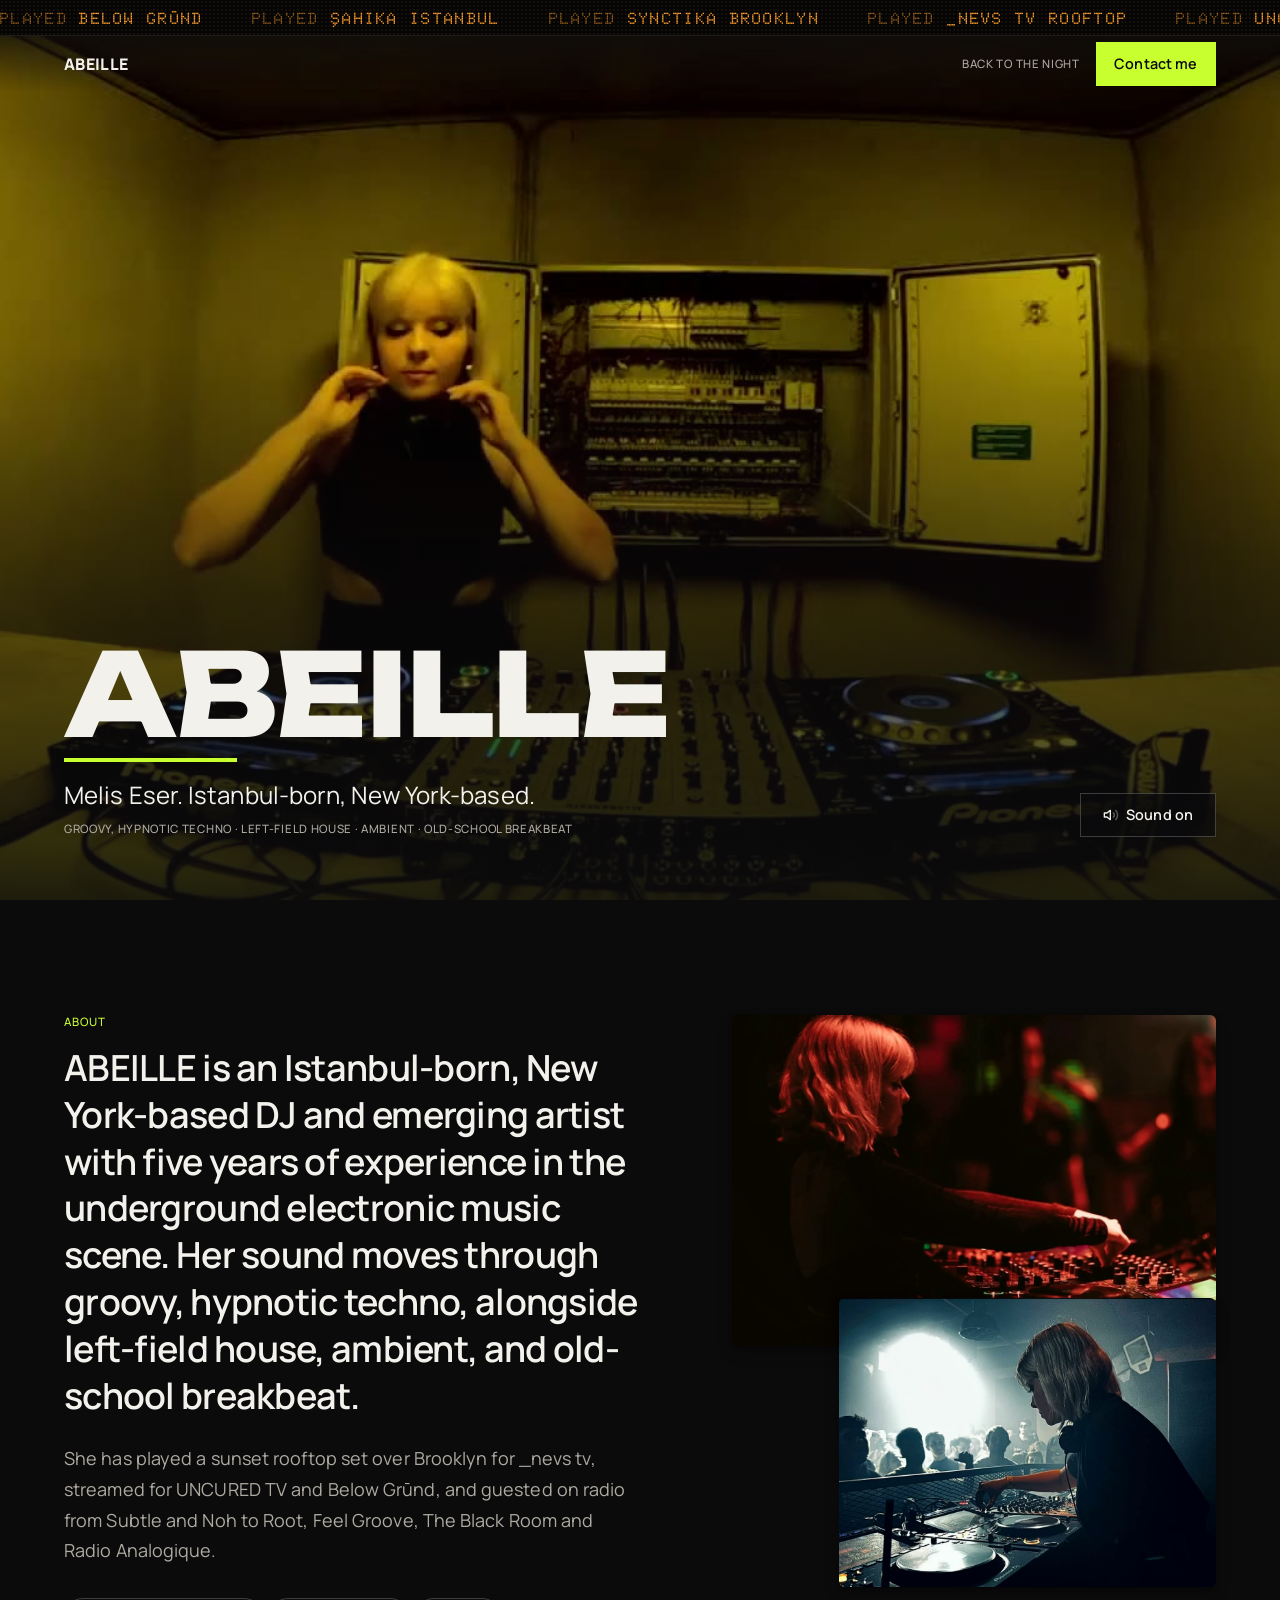
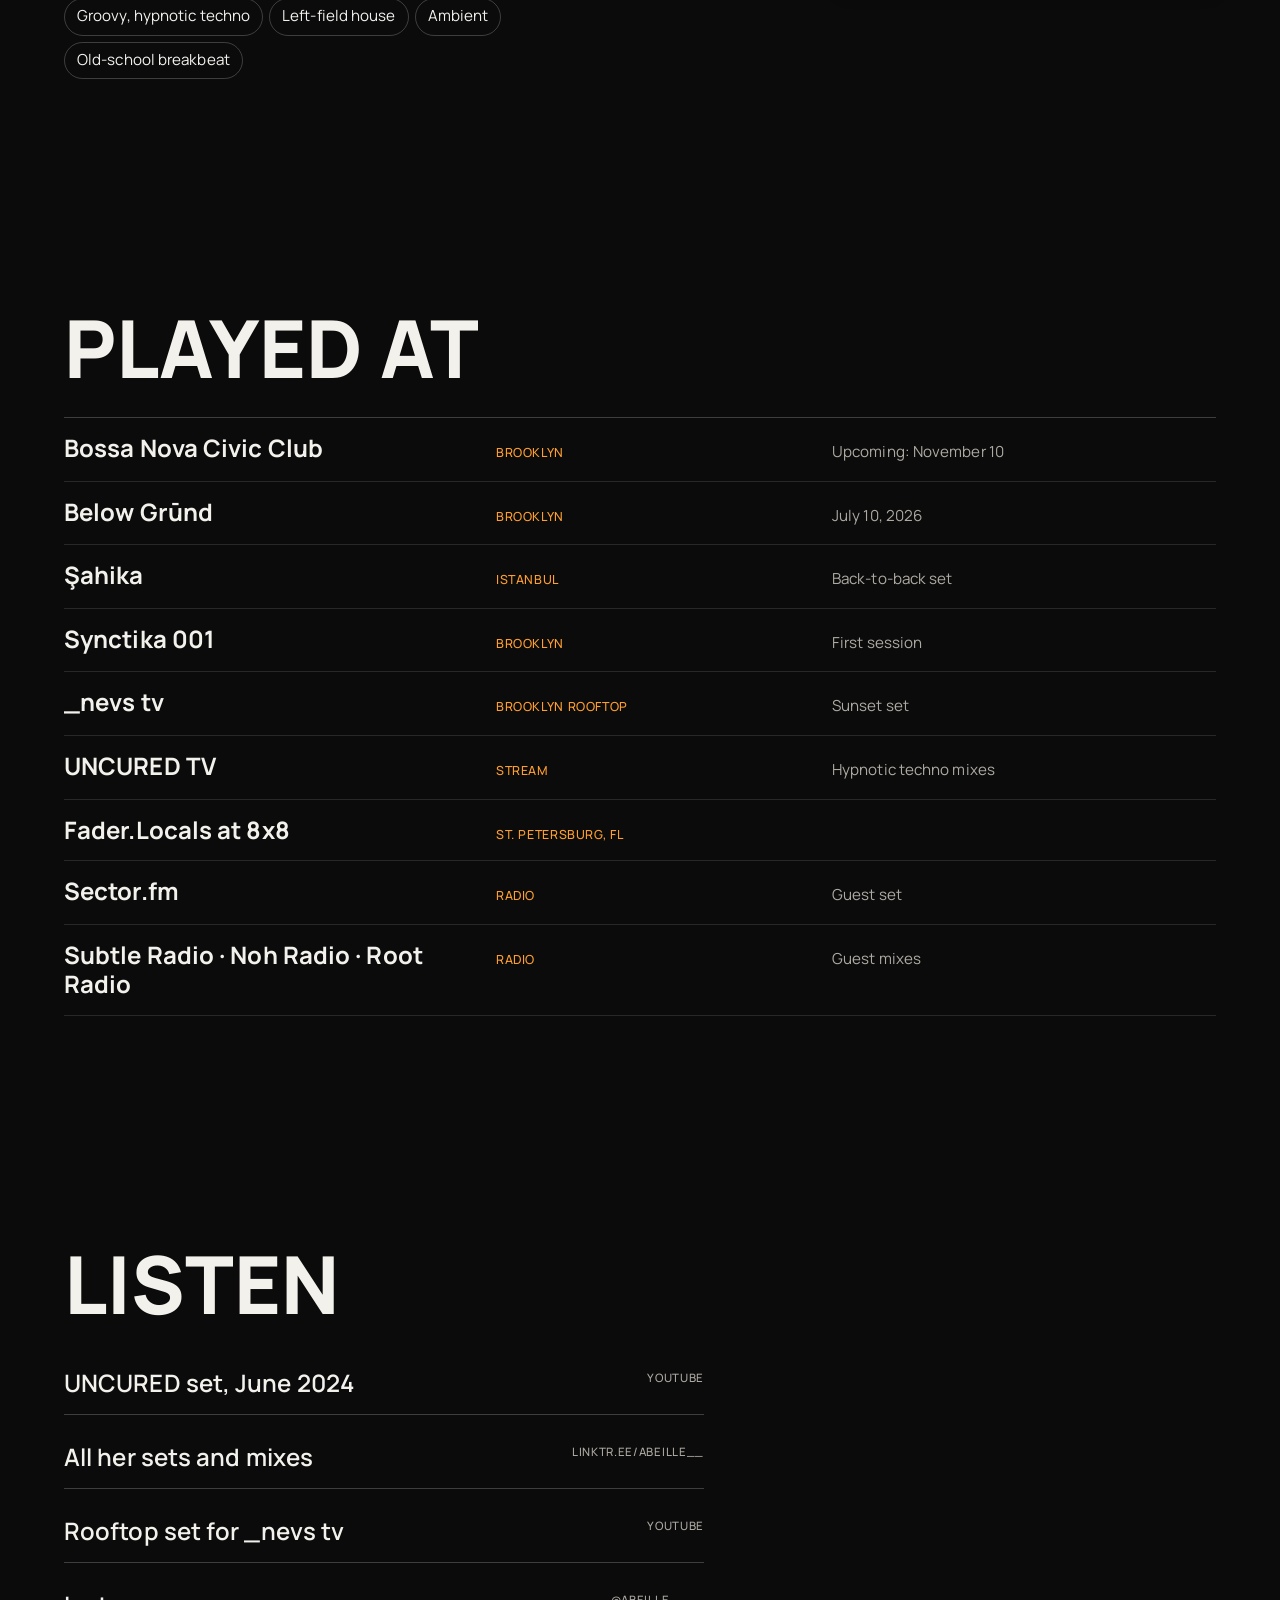
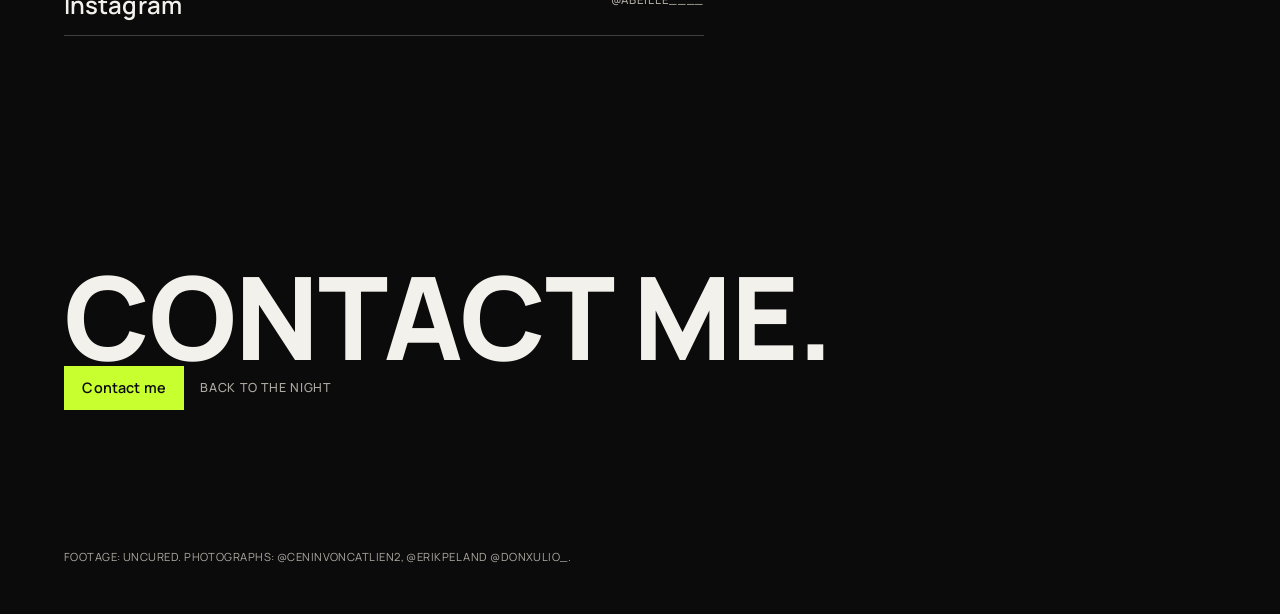
==== abeille.html @ fac5d765 "Custom domain: abeillemusic.com Co-Authored-By: Claude Opus 5.5 <noreply@anthropic.com>" ====
<!doctype html>
<html lang="en">
<head>
<meta charset="utf-8">
<meta name="viewport" content="width=device-width, initial-scale=1, viewport-fit=cover">
<title>Abeille (Melis Eser) · New York DJ</title>
<meta name="description" content="Abeille (Melis Eser) is an Istanbul-born, New York-based DJ playing groovy, hypnotic techno, left-field house, ambient and old-school breakbeat.">
<meta name="theme-color" content="#0b0b0c">
<meta property="og:type" content="website">
<meta property="og:title" content="Abeille (Melis Eser) · New York DJ">
<meta property="og:description" content="Istanbul-born, New York-based DJ playing groovy, hypnotic techno, left-field house, ambient and old-school breakbeat.">
<meta property="og:image" content="https://abeillemusic.com/assets/share.jpg">
<meta property="og:image:width" content="1200">
<meta property="og:image:height" content="630">
<meta name="twitter:card" content="summary_large_image">
<link rel="canonical" href="https://abeillemusic.com/abeille.html">
<link rel="icon" href="data:,">
<link rel="preconnect" href="https://fonts.googleapis.com">
<link rel="preconnect" href="https://fonts.gstatic.com" crossorigin>
<link href="https://fonts.googleapis.com/css2?family=Manrope:wght@400..800&family=Doto:wght@700..900&family=Unbounded:wght@700..900&display=swap" rel="stylesheet">
<link rel="stylesheet" href="scrollcraft.css">
<link rel="stylesheet" href="profile.css">
</head>
<body>
<div class="ticker" aria-label="Where they have played">
  <div class="ticker__track"><div class="ticker__run" id="tickerRun"></div></div>
</div>
<header class="bar">
  <a class="mark" href="index.html">Abeille</a>
  <div class="bar__right">
    <a class="back" href="index.html">Back to the night</a>
    <a class="btn" href="index.html#contact">Contact me</a>
  </div>
</header>

<main>
  <section class="p-hero" aria-labelledby="pName">
    <video id="set" autoplay muted loop playsinline preload="auto" poster="assets/un-page.jpg" aria-label="Abeille (Melis Eser) playing her UNCURED set in a yellow-lit room">
      <source src="assets/un-page.mp4" type="video/mp4">
    </video>
    <div class="p-hero__scrim"></div>
    <div class="p-hero__foot">
      <div>
        <h1 id="pName">Abeille<span class="rule"></span></h1>
        <p class="p-hero__who">Melis Eser. Istanbul-born, New York-based.<small>Groovy, hypnotic techno · Left-field house · Ambient · Old-school breakbeat</small></p>
      </div>
      <button class="btn btn--ghost sound" id="sound" type="button" aria-pressed="false">
        <svg viewBox="0 0 24 24" fill="none" stroke="currentColor" stroke-width="2" stroke-linecap="round" stroke-linejoin="round" aria-hidden="true"><path d="M11 5 6 9H2v6h4l5 4V5z"/><path id="wave" d="M15.5 8.5a5 5 0 0 1 0 7M19 5a10 10 0 0 1 0 14" opacity="0.35"/></svg>
        <span id="soundLabel">Sound on</span>
      </button>
    </div>
  </section>

  <section class="p-sec p-about" aria-label="About">
    <div>
      <p class="kicker">About</p>
      <p class="lede">ABEILLE is an Istanbul-born, New York-based DJ and emerging artist with five years of experience in the underground electronic music scene. Her sound moves through groovy, hypnotic techno, alongside left-field house, ambient, and old-school breakbeat.</p>
      <p class="body">She has played a sunset rooftop set over Brooklyn for _nevs tv, streamed for UNCURED TV and Below Grūnd, and guested on radio from Subtle and Noh to Root, Feel Groove, The Black Room and Radio Analogique.</p>
      <ul class="plays" aria-label="What they play"><li>Groovy, hypnotic techno</li><li>Left-field house</li><li>Ambient</li><li>Old-school breakbeat</li></ul>
    </div>
    <div class="photos"><figure><img src="assets/melis-photo.jpg" alt="Abeille at the decks under red light" width="1440" height="960" loading="lazy" decoding="async"></figure><figure><img src="assets/melis-photo-2.jpg" alt="Abeille at the decks in a packed club, the crowd lit from behind" width="1440" height="960" loading="lazy" decoding="async"></figure></div>
  </section>

  <section class="p-sec played" aria-labelledby="playedHead">
    <h2 id="playedHead">Played at</h2>
    <ul class="gigs"><li><span class="g-name">Bossa Nova Civic Club</span><span class="g-where">Brooklyn</span><span class="g-note">Upcoming: November 10</span></li><li><span class="g-name">Below Grūnd</span><span class="g-where">Brooklyn</span><span class="g-note">July 10, 2026</span></li><li><span class="g-name">Şahika</span><span class="g-where">Istanbul</span><span class="g-note">Back-to-back set</span></li><li><span class="g-name">Synctika 001</span><span class="g-where">Brooklyn</span><span class="g-note">First session</span></li><li><span class="g-name">_nevs tv</span><span class="g-where">Brooklyn rooftop</span><span class="g-note">Sunset set</span></li><li><span class="g-name">UNCURED TV</span><span class="g-where">Stream</span><span class="g-note">Hypnotic techno mixes</span></li><li><span class="g-name">Fader.Locals at 8x8</span><span class="g-where">St. Petersburg, FL</span><span class="g-note"></span></li><li><span class="g-name">Sector.fm</span><span class="g-where">Radio</span><span class="g-note">Guest set</span></li><li><span class="g-name">Subtle Radio · Noh Radio · Root Radio</span><span class="g-where">Radio</span><span class="g-note">Guest mixes</span></li></ul>
  </section>

  <section class="p-sec listen" aria-labelledby="listenHead">
    <h2 id="listenHead">Listen</h2>
    <ul class="links"><li><a href="https://www.youtube.com/watch?v=gxdqSInY3Dg" target="_blank" rel="noopener">UNCURED set, June 2024<span>YouTube</span></a></li><li><a href="https://linktr.ee/abeille__" target="_blank" rel="noopener">All her sets and mixes<span>linktr.ee/abeille__</span></a></li><li><a href="https://www.youtube.com/watch?v=DPb9WRZc78A" target="_blank" rel="noopener">Rooftop set for _nevs tv<span>YouTube</span></a></li><li><a href="https://www.instagram.com/abeille____/" target="_blank" rel="noopener">Instagram<span>@abeille____</span></a></li></ul>
  </section>

  <section class="p-sec p-close" aria-labelledby="closeHead">
    <h2 id="closeHead">Contact me.</h2>
    
    <div class="row">
      <a class="btn" href="index.html#contact">Contact me</a>
      <a class="other" href="index.html">Back to the night</a>
    </div>
  </section>
  <p class="credit">Footage: UNCURED. Photographs: @ceninvoncatlien2, @erikpel and @donxulio_.</p>
</main>

<script>
(function () {
  var PLAYED = ["Below Grūnd", "Şahika Istanbul", "Synctika Brooklyn", "_nevs tv rooftop", "UNCURED TV", "Subtle Radio", "Noh Radio", "Root Radio", "Feel Groove Radio", "The Black Room Radio", "Radio Analogique"];
  var NEXT_DATES = [{ day: '2026-11-10', where: 'Bossa Nova Civic Club, Brooklyn' }];
  var MON = ['Jan','Feb','Mar','Apr','May','Jun','Jul','Aug','Sep','Oct','Nov','Dec'];
  var startOfToday = new Date(); startOfToday.setHours(0, 0, 0, 0);
  var upcoming = NEXT_DATES.filter(function (d) { return new Date(d.day + 'T23:59:59') >= startOfToday; });
  var items;
  if (upcoming.length) {
    items = upcoming.map(function (d) { var t = new Date(d.day + 'T12:00:00'); return '<span><b>Upcoming</b> ' + MON[t.getMonth()] + ' ' + t.getDate() + ' · ' + d.where + '</span>'; });
    while (items.length < 4) items = items.concat(items);
  } else {
    items = PLAYED.map(function (p) { return '<span><b>Played</b> ' + p + '</span>'; });
  }
  var run = document.getElementById('tickerRun');
  run.innerHTML = items.join('');
  var twin = run.cloneNode(true); twin.setAttribute('aria-hidden', 'true'); twin.removeAttribute('id'); run.parentNode.appendChild(twin);

  // Their set, in real time. Muted until asked; pauses when scrolled away.
  var v = document.getElementById('set'), btn = document.getElementById('sound'), on = false;
  if (matchMedia('(prefers-reduced-motion: reduce)').matches) { v.removeAttribute('autoplay'); v.pause(); }
  btn.addEventListener('click', function () {
    on = !on; v.muted = !on;
    if (on) { var p = v.play(); if (p && p.catch) p.catch(function () {}); }
    btn.setAttribute('aria-pressed', String(on));
    document.getElementById('soundLabel').textContent = on ? 'Sound off' : 'Sound on';
    document.getElementById('wave').setAttribute('opacity', on ? '1' : '0.35');
  });
  new IntersectionObserver(function (es) {
    es.forEach(function (e) {
      if (e.isIntersecting) { if (on || !matchMedia('(prefers-reduced-motion: reduce)').matches) { var p = v.play(); if (p && p.catch) p.catch(function () {}); } }
      else v.pause();
    });
  }, { threshold: 0.15 }).observe(v);
})();
</script>
</body>
</html>
---- scrollcraft.css ----
/* ============================================================================
   scrollcraft.css: the taste floor
   ----------------------------------------------------------------------------
   Two layers, and the split matters:

     TOKENS   what you override per brand. Colour roles, the type ramp, the
              spacing scale, elevation, motion. A brand is ~12 values.
     DEVICES  what the engine drives. Do not restyle these to taste; they are
              the mechanism. Style your own markup instead.

   Nothing here draws a "component". There are no card, badge, or pill classes,
   because a stylesheet that ships those is how every page built on it ends up
   with the same shapes. You get a floor and a vocabulary; the composition is
   yours.
   ========================================================================== */

/* ---------------------------------------------------------------- tokens -- */
:root {
  /* --- colour roles. Override these six and the page is rebranded. -------- */
  --sc-canvas:      #08090b;   /* the page ground. Drift interpolates this.   */
  --sc-surface:     #101217;   /* anything raised off the ground             */
  --sc-ink:         #f4f2ef;   /* primary text                               */
  --sc-ink-soft:    #9a9ba1;   /* secondary text. Tinted, never flat gray.   */
  --sc-accent:      #d8ff3e;   /* ONE accent. It owns a region, not confetti. */
  --sc-accent-ink:  #08090b;   /* text that sits on the accent               */

  --sc-hairline:    color-mix(in oklab, var(--sc-ink) 12%, transparent);
  --sc-hairline-strong: color-mix(in oklab, var(--sc-ink) 22%, transparent);

  /* --- type. Two families max. Display carries voice, text carries prose. - */
  --sc-font-display: "Instrument Sans", "Geist", system-ui, sans-serif;
  --sc-font-text:    "Geist", system-ui, sans-serif;
  --sc-font-mono:    "Geist Mono", ui-monospace, monospace;

  /* Fluid ramp. Tracking tightens as size grows because a face set at 6rem
     with 0 tracking reads loose; this is optical correction, not decoration. */
  --sc-t-xs:   clamp(0.75rem, 0.72rem + 0.15vw, 0.82rem);
  --sc-t-sm:   clamp(0.875rem, 0.84rem + 0.18vw, 0.95rem);
  --sc-t-base: clamp(1rem, 0.96rem + 0.22vw, 1.125rem);
  --sc-t-lg:   clamp(1.2rem, 1.1rem + 0.5vw, 1.5rem);
  --sc-t-xl:   clamp(1.6rem, 1.35rem + 1.2vw, 2.25rem);
  --sc-t-2xl:  clamp(2.1rem, 1.6rem + 2.4vw, 3.4rem);
  --sc-t-3xl:  clamp(2.8rem, 1.9rem + 4.2vw, 5rem);
  --sc-t-4xl:  clamp(3.4rem, 1.9rem + 6.6vw, 7.5rem);

  --sc-track-tight:  -0.035em;
  --sc-track-snug:   -0.02em;
  --sc-track-normal: -0.005em;
  --sc-track-wide:    0.08em;

  --sc-leading-none: 0.94;
  --sc-leading-tight: 1.06;
  --sc-leading-body: 1.62;

  --sc-measure: 62ch;

  /* --- space. 4px base: the useful middle steps an 8-only scale misses. --- */
  --sc-1: 0.25rem;  --sc-2: 0.5rem;   --sc-3: 0.75rem;  --sc-4: 1rem;
  --sc-5: 1.5rem;   --sc-6: 2rem;     --sc-7: 3rem;     --sc-8: 4rem;
  --sc-9: 6rem;     --sc-10: 8rem;    --sc-11: 12rem;

  /* Section rhythm is fluid so a phone doesn't inherit desktop air. */
  --sc-section: clamp(4.5rem, 9vw, 11rem);
  --sc-gutter:  clamp(1.25rem, 5vw, 5.5rem);
  --sc-maxw:    82rem;

  /* --- radius. Pick one scale for the page and hold it. ------------------- */
  --sc-r-sm: 6px;  --sc-r-md: 12px;  --sc-r-lg: 20px;  --sc-r-pill: 999px;

  /* --- elevation. Every shadow has an offset AND a soft blur, and is tinted
         to the canvas hue. A zero-offset coloured halo is decoration, not
         depth, so there isn't one here. ---------------------------------- */
  --sc-shadow-color: 220 40% 2%;
  --sc-e1: 0 1px 2px hsl(var(--sc-shadow-color) / 0.28),
           0 2px 6px -1px hsl(var(--sc-shadow-color) / 0.20);
  --sc-e2: 0 2px 4px hsl(var(--sc-shadow-color) / 0.24),
           0 8px 18px -4px hsl(var(--sc-shadow-color) / 0.30);
  --sc-e3: 0 4px 8px hsl(var(--sc-shadow-color) / 0.22),
           0 18px 40px -8px hsl(var(--sc-shadow-color) / 0.38),
           0 48px 90px -24px hsl(var(--sc-shadow-color) / 0.30);

  /* Edge light: a 1px top highlight sells a raised surface better than any
     amount of blur, because real raised things catch light on their lip. */
  --sc-edge: inset 0 1px 0 color-mix(in oklab, var(--sc-ink) 10%, transparent);

  /* --- motion. Built-in CSS easings are too weak for UI. ------------------ */
  --sc-ease-out:    cubic-bezier(0.23, 1, 0.32, 1);
  --sc-ease-in-out: cubic-bezier(0.77, 0, 0.175, 1);
  --sc-ease-drawer: cubic-bezier(0.32, 0.72, 0, 1);
  --sc-d-fast: 160ms;  --sc-d-base: 240ms;  --sc-d-slow: 420ms;

  --sc-z-stage: 1; --sc-z-copy: 20; --sc-z-chrome: 60;
}

/* --------------------------------------------------------------- reset -- */
*, *::before, *::after { box-sizing: border-box; }
html { -webkit-text-size-adjust: 100%; scroll-behavior: smooth; }
@media (prefers-reduced-motion: reduce) { html { scroll-behavior: auto; } }

body {
  margin: 0;
  background: var(--sc-canvas);
  color: var(--sc-ink);
  font-family: var(--sc-font-text);
  font-size: var(--sc-t-base);
  line-height: var(--sc-leading-body);
  letter-spacing: var(--sc-track-normal);
  -webkit-font-smoothing: antialiased;
  text-rendering: optimizeLegibility;
  font-synthesis-weight: none;
  overflow-x: clip;
}
img, video, canvas, svg { display: block; max-width: 100%; }
button, input, select, textarea { font: inherit; color: inherit; }

/* ------------------------------------------------- the browser surfaces --
   The parts you did not draw still carry the design. Selection, caret, focus
   ring, scrollbar and tabular numerals all ship with defaults that belong to no
   design system. Theming them is the cheapest signal that a page was built
   rather than assembled, and it is the step that gets skipped most reliably. */
::selection { background: var(--sc-accent); color: var(--sc-accent-ink); }
:root { caret-color: var(--sc-accent); accent-color: var(--sc-accent); }
:focus-visible {
  outline: 2px solid var(--sc-accent);
  outline-offset: 3px;
  border-radius: var(--sc-r-sm);
}
:where(a) { color: inherit; text-decoration-thickness: 1px; text-underline-offset: 0.22em; }
@supports (scrollbar-color: auto) {
  html { scrollbar-color: color-mix(in oklab, var(--sc-ink) 26%, transparent) transparent; scrollbar-width: thin; }
}
:where(table, .sc-nums, [data-sc-count]) { font-variant-numeric: tabular-nums; }

/* ----------------------------------------------------------- typography -- */
.sc-display {
  font-family: var(--sc-font-display);
  font-weight: 500;
  line-height: var(--sc-leading-none);
  letter-spacing: var(--sc-track-tight);
  text-wrap: balance;
  margin: 0;
}
.sc-display--xl { font-size: var(--sc-t-4xl); }
.sc-display--lg { font-size: var(--sc-t-3xl); }
.sc-display--md { font-size: var(--sc-t-2xl); letter-spacing: var(--sc-track-snug); }
.sc-lede {
  font-size: var(--sc-t-lg);
  line-height: 1.44;
  letter-spacing: var(--sc-track-snug);
  color: var(--sc-ink);
  max-width: 46ch;
  text-wrap: pretty;
  margin: 0;
}
.sc-body { max-width: var(--sc-measure); color: var(--sc-ink-soft); text-wrap: pretty; margin: 0; }
.sc-label {
  font-family: var(--sc-font-mono);
  font-size: var(--sc-t-xs);
  letter-spacing: var(--sc-track-wide);
  text-transform: uppercase;
  color: var(--sc-ink-soft);
}

/* ---------------------------------------------------------------- layout -- */
.sc-wrap { width: 100%; max-width: var(--sc-maxw); margin-inline: auto; padding-inline: var(--sc-gutter); }
.sc-section { padding-block: var(--sc-section); }
/* More space above a heading than below it: the gap belongs to the boundary,
   not to the pair. */
.sc-stack > * + * { margin-top: var(--sc-4); }
.sc-stack > :is(h1,h2,h3) { margin-top: var(--sc-7); }
.sc-stack > :is(h1,h2,h3):first-child { margin-top: 0; }
.sc-rule { height: 1px; border: 0; background: var(--sc-hairline); margin: 0; }

/* =============================================================== DEVICES ==
   Driven by the engine. Restyle your own markup, not these.                */

.sc-act--pinned { position: relative; }
.sc-stage {
  position: sticky; top: 0;
  height: 100vh; height: 100svh;
  overflow: clip;
  z-index: var(--sc-z-stage);
}

/* scrub / sequence media */
.sc-stage :is(video[data-sc-scrub], canvas[data-sc-sequence], .sc-stage__poster) {
  position: absolute; inset: 0;
  width: 100%; height: 100%;
  object-fit: cover;
}
video[data-sc-scrub] { opacity: 0; transition: opacity 380ms var(--sc-ease-out); }
.sc-has-clip video[data-sc-scrub] { opacity: 1; }
/* The poster is a live frame-holder, not a placeholder: it stays up until a
   real video frame has painted, which is what stops the blank-stage flash. */
.sc-stage__poster { z-index: 0; transition: opacity 380ms var(--sc-ease-out); }
.sc-has-clip .sc-stage__poster { opacity: 0; }

/* A scrim only where text sits. A full-frame darkening layer flattens the
   image everywhere to fix contrast in one corner. */
.sc-scrim {
  position: absolute; inset: 0; pointer-events: none; z-index: 1;
  background: linear-gradient(
    var(--sc-scrim-angle, 180deg),
    color-mix(in oklab, var(--sc-canvas) var(--sc-scrim-a, 78%), transparent) 0%,
    color-mix(in oklab, var(--sc-canvas) 30%, transparent) 42%,
    transparent 68%);
}
/* Point the scrim at the copy. A scrim gradient that darkens the top while the
   copy sits at the bottom fixes contrast nowhere and flattens the image
   everywhere, which is the most common way text-over-video goes wrong. */
.sc-scrim--bottom { --sc-scrim-angle: 0deg; }
.sc-scrim--left   { --sc-scrim-angle: 90deg; }
.sc-scrim--right  { --sc-scrim-angle: 270deg; }

/* Corner scrims, for copy anchored to a corner. An edge gradient has to darken
   a whole band across the frame to cover one corner; a corner gradient puts the
   density where the text is and leaves the rest of the image alone. Pair with
   .sc-copy--lead / .sc-copy--trail. */
.sc-scrim--lead {
  background: linear-gradient(to top right,
    color-mix(in oklab, var(--sc-canvas) 94%, transparent) 0%,
    color-mix(in oklab, var(--sc-canvas) 72%, transparent) 30%,
    color-mix(in oklab, var(--sc-canvas) 30%, transparent) 52%,
    transparent 72%);
}
.sc-scrim--trail {
  background: linear-gradient(to top left,
    color-mix(in oklab, var(--sc-canvas) 94%, transparent) 0%,
    color-mix(in oklab, var(--sc-canvas) 72%, transparent) 30%,
    color-mix(in oklab, var(--sc-canvas) 30%, transparent) 52%,
    transparent 72%);
}
/* A band across the bottom, for copy that spans the full width of the frame.
   That is what both corner anchors become below 860px, and it is also the right
   shape whenever the copy block is wider than a corner. */
.sc-scrim--band {
  background: linear-gradient(to top,
    color-mix(in oklab, var(--sc-canvas) 94%, transparent) 0%,
    color-mix(in oklab, var(--sc-canvas) 74%, transparent) 22%,
    color-mix(in oklab, var(--sc-canvas) 30%, transparent) 42%,
    transparent 58%);
}
.sc-scrim--vignette {
  background: radial-gradient(120% 90% at 50% 45%, transparent 40%,
              color-mix(in oklab, var(--sc-canvas) 70%, transparent) 100%);
}

/* copy over a stage.
   max-width is in rem, never ch. A `ch` on this container resolves against the
   CONTAINER's font-size (body size), not the display size of the heading inside
   it, so `max-width: 20ch` here silently produces a ~180px column and wraps a
   hero headline to six lines. Set a ch measure on the text element itself. */
.sc-copy {
  position: absolute; z-index: var(--sc-z-copy);
  inset-inline: var(--sc-gutter);
  max-width: min(46rem, 76vw);
  will-change: opacity, transform;
}
.sc-copy--lead   { left: var(--sc-gutter); bottom: clamp(3rem, 12vh, 9rem); }
/* inset-inline FIRST. It is the shorthand for left+right, so declaring it after
   `left: 50%` resets left to auto and the block drifts off the left edge. */
.sc-copy--center { inset-inline: auto; left: 50%; top: 50%; translate: -50% -50%; text-align: center; }
.sc-copy--trail  { inset-inline: auto; right: var(--sc-gutter); bottom: clamp(3rem, 12vh, 9rem); text-align: right; }

/* cue defaults: the engine writes opacity/transform inline, these are the
   pre-paint state so nothing flashes before the first read() */
[data-sc-cue] { opacity: 0; will-change: opacity, transform; }
.sc-ready [data-sc-cue] { transition: none; }

/* kinetic split */
.sc-split { display: inline-block; overflow: hidden; vertical-align: top; }
/* Descenders live below the baseline; a line mask clipped to the line box eats
   the tails off g, y, p, j. The padding buys them room back. */
.sc-split--line { display: block; padding-bottom: 0.14em; margin-bottom: -0.14em; }
.sc-split__i { display: inline-block; will-change: transform, opacity; }
.sc-is-split { opacity: 1 !important; }

/* horizontal rail */
[data-sc-pan] { display: flex; will-change: transform; }

/* reveal + parallax */
[data-sc-reveal] { will-change: clip-path; }
[data-sc-parallax] { will-change: transform; }

/* flow reveal (fires once) */
[data-sc-in], [data-sc-stagger] > * {
  opacity: 0;
  transform: translate3d(0, 14px, 0);
  transition: opacity 620ms var(--sc-ease-out), transform 620ms var(--sc-ease-out);
}
[data-sc-in].sc-in, [data-sc-stagger] > .sc-in { opacity: 1; transform: none; }

/* pointer devices */
[data-sc-tilt] { transform-style: preserve-3d; will-change: transform; }
[data-sc-magnet] { will-change: transform; }
/* isolation always; position only if nothing more specific already set it.
   Written with :where() (zero specificity) on purpose: a plain `position:
   relative` here has the same weight as `.sc-stage` and, being later in the
   file, silently wins. A stage carrying both attributes then stops being
   sticky and the whole act scrolls away instead of pinning. */
[data-sc-spotlight] { isolation: isolate; }
:where([data-sc-spotlight]) { position: relative; }
[data-sc-spotlight]::after {
  content: ""; position: absolute; inset: 0; pointer-events: none; z-index: 2;
  background: radial-gradient(
    28rem 28rem at calc(var(--sc-mx, 0.5) * 100%) calc(var(--sc-my, 0.5) * 100%),
    color-mix(in oklab, var(--sc-accent) 16%, transparent), transparent 70%);
  opacity: 0; transition: opacity var(--sc-d-slow) var(--sc-ease-out);
}
[data-sc-spotlight]:hover::after { opacity: 1; }

/* =========================================================== WORLDFLIGHT ==
   One fixed stage for the whole page. The only thing in document flow is the
   spacer, and it is empty. If you find yourself adding a section here, you want
   act mode instead: the moment a real block scrolls past the fixed stage, the
   page has a seam again and the whole point is gone.                        */

[data-sc-mode="worldflight"] { position: relative; }

.sc-world {
  position: fixed; inset: 0;
  overflow: clip;
  z-index: var(--sc-z-stage);
  background: var(--sc-canvas);
}

/* Every leg is mounted for the life of the page and stacked in the same box.
   The engine owns opacity, visibility and z-index here; do not set them. */
.sc-world__seg {
  position: absolute; inset: 0;
  opacity: 0;
  will-change: opacity;
}
.sc-world__seg > :is(video, img, canvas) {
  position: absolute; inset: 0;
  width: 100%; height: 100%;
  object-fit: cover;
}
/* The poster is the frame-holder AND the first camera move: the engine pushes
   it in slowly until a real decoded frame is available to replace it. */
.sc-world__poster {
  z-index: 0;
  transform-origin: 50% 50%;
  transition: opacity 420ms var(--sc-ease-out);
}
.sc-world__seg > video { z-index: 1; }
.sc-world__seg.sc-has-clip .sc-world__poster { opacity: 0; }
/* The act stylesheet lights a clip through its ancestor act. A worldflight leg
   has no act, so match the class the engine also writes on the clip itself. */
video[data-sc-scrub].sc-has-clip { opacity: 1; }

/* The copy layer is fixed too, and inert by default: the engine hands
   pointer-events back to a block only while it is actually legible. */
.sc-world__copy {
  position: fixed; inset: 0;
  z-index: var(--sc-z-copy);
  pointer-events: none;
}
.sc-world__scrim { position: absolute; inset: 0; pointer-events: none; z-index: 0; }
[data-sc-copy] {
  opacity: 0;
  pointer-events: none;
  will-change: opacity, transform;
}
.sc-ready [data-sc-copy] { transition: none; }

/* The track. Empty on purpose. */
.sc-world__spacer { pointer-events: none; }

/* scroll progress */
[data-sc-progress] {
  position: fixed; inset: 0 0 auto 0; height: 2px; z-index: var(--sc-z-chrome);
  background: var(--sc-accent); transform-origin: 0 50%; transform: scaleX(0);
  will-change: transform;
}

/* ----------------------------------------------------------- atmosphere --
   Depth is not only shadow. Grain keeps a flat dark ground from banding, and
   it is the difference between "a dark page" and "a lit room". */
.sc-grain { position: fixed; inset: 0; pointer-events: none; z-index: 3; opacity: 0.045; }
.sc-grain::before {
  content: ""; position: absolute; inset: -50%;
  background-image: url("data:image/svg+xml;utf8,<svg xmlns='http://www.w3.org/2000/svg' width='140' height='140'><filter id='n'><feTurbulence type='fractalNoise' baseFrequency='0.85' numOctaves='3'/></filter><rect width='140' height='140' filter='url(%23n)'/></svg>");
}

/* -------------------------------------------------------- reduced motion -- */
@media (prefers-reduced-motion: reduce) {
  /* Fewer and gentler, not zero. Opacity still carries the reveal so the page
     is comprehensible; every position change is dropped. */
  [data-sc-in], [data-sc-stagger] > * { transform: none; transition-duration: 220ms; }
  [data-sc-parallax], [data-sc-pan], .sc-split__i { transform: none !important; }
  /* A wipe is a position change too. Show reveal content settled. */
  [data-sc-reveal] { clip-path: none !important; }
  /* A rail's transform IS its navigation, not decoration. Zeroing it the way
     parallax and kinetic type are zeroed parks the act on its first screenful
     and makes everything past the fold unreachable: a device degrading into
     missing content. Hand the travel back to the reader as an ordinary scroll
     region instead, so the same items are all still gettable without motion.
     A build that would rather re-lay the rail out as a grid can still do that;
     this is the floor, not the ceiling. */
  [data-sc-act="pan"] .sc-stage,
  [data-sc-act="pan"] [data-sc-stage] {
    overflow-x: auto; overflow-y: hidden;
    overscroll-behavior-x: contain;
    scroll-snap-type: x proximity;
  }
  [data-sc-pan] > * { scroll-snap-align: center; }
  [data-sc-spotlight]::after { display: none; }
  /* A worldflight keeps its whole story here. No clip is ever fetched, so the
     posters are the film, and they cross-dissolve through exactly the same
     seams at exactly the same scroll positions. The push-in and the copy drift
     are the only things that go. */
  .sc-world__poster, [data-sc-copy] { transform: none !important; }
}

/* --------------------------------------------------------------- mobile -- */
@media (max-width: 860px) {
  .sc-copy { inset-inline: var(--sc-gutter); max-width: none; }
  .sc-copy--trail { text-align: left; }
  .sc-stage { height: 100svh; }
  /* .sc-copy--trail re-anchors to the left and spans the full width here, so a
     bottom-RIGHT corner gradient darkens the one corner the copy just left and
     guarantees a contrast failure over any bright clip. Point the density at
     the copy: the same band .sc-scrim--band paints. */
  .sc-scrim--trail {
    background: linear-gradient(to top,
      color-mix(in oklab, var(--sc-canvas) 94%, transparent) 0%,
      color-mix(in oklab, var(--sc-canvas) 74%, transparent) 22%,
      color-mix(in oklab, var(--sc-canvas) 30%, transparent) 42%,
      transparent 58%);
  }
}
---- profile.css ----
/* The two DJ pages. Same night as the main page (ink, lime, the countdown
   ticker), but an ordinary page you read top to bottom: their set, who they
   are, where they have played, and a way to book them. */
:root {
  --sc-canvas: #0b0b0c;  --sc-surface: #151517;
  --sc-ink: #f3f1ec;     --sc-ink-soft: #aeaaa2;
  --sc-accent: #c8ff2e;  --sc-accent-ink: #0b0b0c;
  --sc-font-display: "Manrope", system-ui, sans-serif;
  --sc-font-text: "Manrope", system-ui, sans-serif;
  --sc-font-mono: "Manrope", system-ui, sans-serif;
  --ticker-h: 36px;
  --bar-h: 56px;
  --led: #ff9f2e;
  color-scheme: dark;
}
html { background: var(--sc-canvas); }
body {
  margin: 0; background: var(--sc-canvas); color: var(--sc-ink);
  font-family: var(--sc-font-text); font-size: var(--sc-t-base);
  line-height: var(--sc-leading-body); letter-spacing: 0.005em;
  -webkit-font-smoothing: antialiased;
}
::selection { background: var(--sc-accent); color: var(--sc-accent-ink); }
a { color: inherit; text-underline-offset: 0.2em; text-decoration-thickness: 1px; }
:focus-visible { outline: 2px solid var(--sc-accent); outline-offset: 3px; border-radius: 4px; }
img, video { display: block; max-width: 100%; }

/* ---------------------------------------------------------------- ticker */
.ticker {
  position: fixed; inset: 0 0 auto 0; height: var(--ticker-h); z-index: 61;
  background: #050505; color: var(--led);
  font: 800 1.02rem/var(--ticker-h) "Doto", var(--sc-font-mono); letter-spacing: 0.08em; text-transform: uppercase;
  overflow: hidden; white-space: nowrap; border-bottom: 1px solid #1c1c1c;
}
.ticker::after {
  content: ""; position: absolute; inset: 0; pointer-events: none; z-index: 0;
  background-image: radial-gradient(circle, rgb(255 159 46 / 0.07) 0.8px, transparent 1.2px);
  background-size: 4px 4px;
}
.ticker__track { position: relative; z-index: 1; display: inline-flex; animation: tick 60s linear infinite; will-change: transform; }
.ticker__run { display: inline-flex; gap: 3rem; padding-right: 3rem; }
.ticker__run > span { display: inline-flex; align-items: center; gap: 0.7em; }
.ticker__run b { font-weight: 700; opacity: 0.62; }
.bullet {
  flex: none; width: 22px; height: 22px; border-radius: 50%; display: inline-grid; place-items: center;
  background: #a7a9ac; color: #fff; font: 700 0.8rem/1 "Helvetica Neue", Helvetica, Arial, sans-serif; letter-spacing: 0;
}
@keyframes tick { to { transform: translate3d(-50%, 0, 0); } }
.ticker:hover .ticker__track { animation-play-state: paused; }

/* ------------------------------------------------------------------- bar */
.bar {
  position: fixed; top: var(--ticker-h); inset-inline: 0; height: var(--bar-h); z-index: 60;
  display: flex; align-items: center; justify-content: space-between;
  padding-inline: var(--sc-gutter);
  background: linear-gradient(to bottom, rgb(11 11 12 / 0.7), transparent);
}
.mark { font: 800 1rem/1 var(--sc-font-display); font-stretch: 72%; letter-spacing: 0.02em; text-transform: uppercase; text-decoration: none; }
.mark span { font-weight: 500; }
.back { font: 500 0.72rem/1 var(--sc-font-mono); letter-spacing: 0.06em; text-transform: uppercase; color: var(--sc-ink-soft); text-decoration: none; margin-right: var(--sc-4); }
@media (hover: hover) and (pointer: fine) { .back:hover { color: var(--sc-ink); } }
.bar__right { display: flex; align-items: center; }
.btn {
  appearance: none; border: 0; cursor: pointer; text-decoration: none; white-space: nowrap;
  display: inline-flex; align-items: center; justify-content: center; gap: 0.5em;
  height: 44px; padding-inline: 1.15rem; border-radius: 0;
  background: var(--sc-accent); color: var(--sc-accent-ink);
  font: 600 0.9rem/1 var(--sc-font-text); letter-spacing: 0.01em; box-shadow: none;
  transition: transform 140ms var(--sc-ease-out), background-color 160ms var(--sc-ease-out);
}
@media (hover: hover) and (pointer: fine) { .btn:hover { background: color-mix(in oklab, var(--sc-accent) 86%, white); } }
.btn:active { transform: scale(0.97); }
.btn--ghost { background: rgb(11 11 12 / 0.72); color: var(--sc-ink); box-shadow: inset 0 0 0 1px color-mix(in oklab, var(--sc-ink) 22%, transparent); }
@media (hover: hover) and (pointer: fine) { .btn--ghost:hover { background: rgb(11 11 12 / 0.9); } }
.btn svg { width: 16px; height: 16px; flex: none; }

/* ------------------------------------------------------------------ hero */
.p-hero { position: relative; height: 100svh; min-height: 560px; overflow: clip; }
.p-hero video { position: absolute; inset: 0; width: 100%; height: 100%; object-fit: cover; }
.p-hero__scrim { position: absolute; inset: 0; background: linear-gradient(to top, rgb(11 11 12 / 0.92) 0%, rgb(11 11 12 / 0.5) 34%, transparent 62%); }
.p-hero__foot {
  position: absolute; left: var(--sc-gutter); right: var(--sc-gutter); bottom: clamp(2rem, 7vh, 4rem);
  display: flex; align-items: end; justify-content: space-between; gap: var(--sc-5);
}
.p-hero h1 {
  margin: 0; font-family: "Unbounded", var(--sc-font-display); font-weight: 800;
  font-size: clamp(2.8rem, 9vw, 9rem); line-height: 0.92; letter-spacing: -0.02em; text-transform: uppercase;
}
.p-hero h1 .rule { display: block; height: 4px; width: 1.6ch; background: var(--sc-accent); margin-top: 0.1em; }
.p-hero__who { margin: var(--sc-4) 0 0; max-width: 40ch; font-size: var(--sc-t-lg); line-height: 1.4; }
.p-hero__who small { display: block; margin-top: var(--sc-2); font: 500 0.72rem/1.5 var(--sc-font-mono); letter-spacing: 0.06em; text-transform: uppercase; color: var(--sc-ink-soft); }
.sound { min-width: 8.5rem; flex: none; }

/* -------------------------------------------------------------- sections */
.p-sec { padding: var(--sc-section) var(--sc-gutter); max-width: var(--sc-maxw); margin: 0 auto; }
.kicker { font: 500 0.72rem/1.2 var(--sc-font-mono); letter-spacing: 0.08em; text-transform: uppercase; color: var(--sc-accent); margin: 0 0 var(--sc-4); }
.p-about { display: grid; grid-template-columns: minmax(0, 1.1fr) minmax(0, 0.9fr); gap: clamp(2rem, 6vw, 6rem); align-items: start; }
.p-about .lede { margin: 0; font: 600 var(--sc-t-xl)/1.3 var(--sc-font-display); font-stretch: 88%; letter-spacing: var(--sc-track-snug); text-wrap: pretty; max-width: 30ch; }
.p-about .body { margin: var(--sc-5) 0 0; color: var(--sc-ink-soft); max-width: 56ch; text-wrap: pretty; line-height: 1.7; }
.plays { display: flex; flex-wrap: wrap; gap: 6px; margin: var(--sc-6) 0 0; padding: 0; list-style: none; }
.plays li { padding: 0.35rem 0.75rem; border-radius: var(--sc-r-pill); border: 1px solid var(--sc-hairline-strong); font-size: var(--sc-t-sm); }
.photos { display: grid; gap: var(--sc-4); }
.photos figure { margin: 0; }
.photos img { width: 100%; height: auto; border-radius: var(--sc-r-sm); box-shadow: var(--sc-e2); }
.photos figcaption { margin-top: var(--sc-2); font: 400 0.7rem/1.4 var(--sc-font-mono); letter-spacing: 0.04em; text-transform: uppercase; color: var(--sc-ink-soft); }
.photos figure:nth-child(2) { width: 78%; margin-left: auto; margin-top: calc(-1 * var(--sc-8)); position: relative; }

/* The places they have played: a departures board, set in type. */
.played h2, .listen h2 { margin: 0 0 var(--sc-6); font: 800 var(--sc-t-3xl)/0.94 var(--sc-font-display); font-stretch: 72%; text-transform: uppercase; }
.gigs { list-style: none; margin: 0; padding: 0; border-top: 1px solid var(--sc-hairline-strong); }
.gigs li {
  display: grid; grid-template-columns: minmax(0, 1.3fr) minmax(0, 1fr) minmax(0, 1.2fr); gap: var(--sc-4);
  align-items: baseline; padding: var(--sc-4) 0; border-bottom: 1px solid var(--sc-hairline);
}
.gigs .g-name { font: 700 var(--sc-t-lg)/1.2 var(--sc-font-display); font-stretch: 86%; }
.gigs .g-where { font: 500 0.78rem/1.4 var(--sc-font-mono); letter-spacing: 0.05em; text-transform: uppercase; color: var(--led); }
.gigs .g-note { color: var(--sc-ink-soft); font-size: var(--sc-t-sm); }
.links { list-style: none; margin: 0; padding: 0; display: grid; gap: var(--sc-3); max-width: 40rem; }
.links a { display: flex; justify-content: space-between; gap: var(--sc-4); padding: var(--sc-4) 0; border-bottom: 1px solid var(--sc-hairline-strong); text-decoration: none; font: 600 var(--sc-t-lg)/1.2 var(--sc-font-display); font-stretch: 86%; }
.links a span { font: 500 0.72rem/1.6 var(--sc-font-mono); letter-spacing: 0.06em; text-transform: uppercase; color: var(--sc-ink-soft); }
@media (hover: hover) and (pointer: fine) { .links a:hover { color: var(--sc-accent); } }

/* The close: one ask, and the way back. */
.p-close { text-align: left; padding-bottom: calc(var(--sc-section) * 1.2); }
.p-close h2 { margin: 0; font: 900 clamp(3rem, 9vw, 8rem)/0.86 var(--sc-font-display); font-stretch: 64%; text-transform: uppercase; letter-spacing: -0.01em; }
.p-close p { margin: var(--sc-5) 0 var(--sc-6); color: var(--sc-ink-soft); max-width: 44ch; }
.p-close .row { display: flex; flex-wrap: wrap; gap: var(--sc-4); align-items: center; }
.p-close .other { font: 500 0.78rem/1 var(--sc-font-mono); letter-spacing: 0.06em; text-transform: uppercase; text-decoration: none; color: var(--sc-ink-soft); }
@media (hover: hover) and (pointer: fine) { .p-close .other:hover { color: var(--sc-ink); } }
.credit { padding: 0 var(--sc-gutter) var(--sc-7); max-width: var(--sc-maxw); margin: 0 auto; font: 400 0.7rem/1.6 var(--sc-font-mono); letter-spacing: 0.04em; text-transform: uppercase; color: var(--sc-ink-soft); }

@media (max-width: 860px) {
  :root { --bar-h: 52px; }
  .back { display: none; }
  .bar .btn { height: 40px; padding-inline: 0.9rem; font-size: 0.84rem; }
  .p-hero__foot { flex-direction: column; align-items: flex-start; }
  .p-hero video { object-position: 38% 50%; }
  .p-hero h1 { font-size: clamp(2.4rem, 13vw, 4.4rem); }
  .p-hero__who { font-size: var(--sc-t-base); }
  .p-about { grid-template-columns: 1fr; }
  .photos figure:nth-child(2) { margin-top: calc(-1 * var(--sc-6)); }
  .gigs li { grid-template-columns: 1fr; gap: 2px; }
}
@media (prefers-reduced-motion: reduce) {
  .ticker__track { animation: none; }
  .ticker { overflow-x: auto; }
}
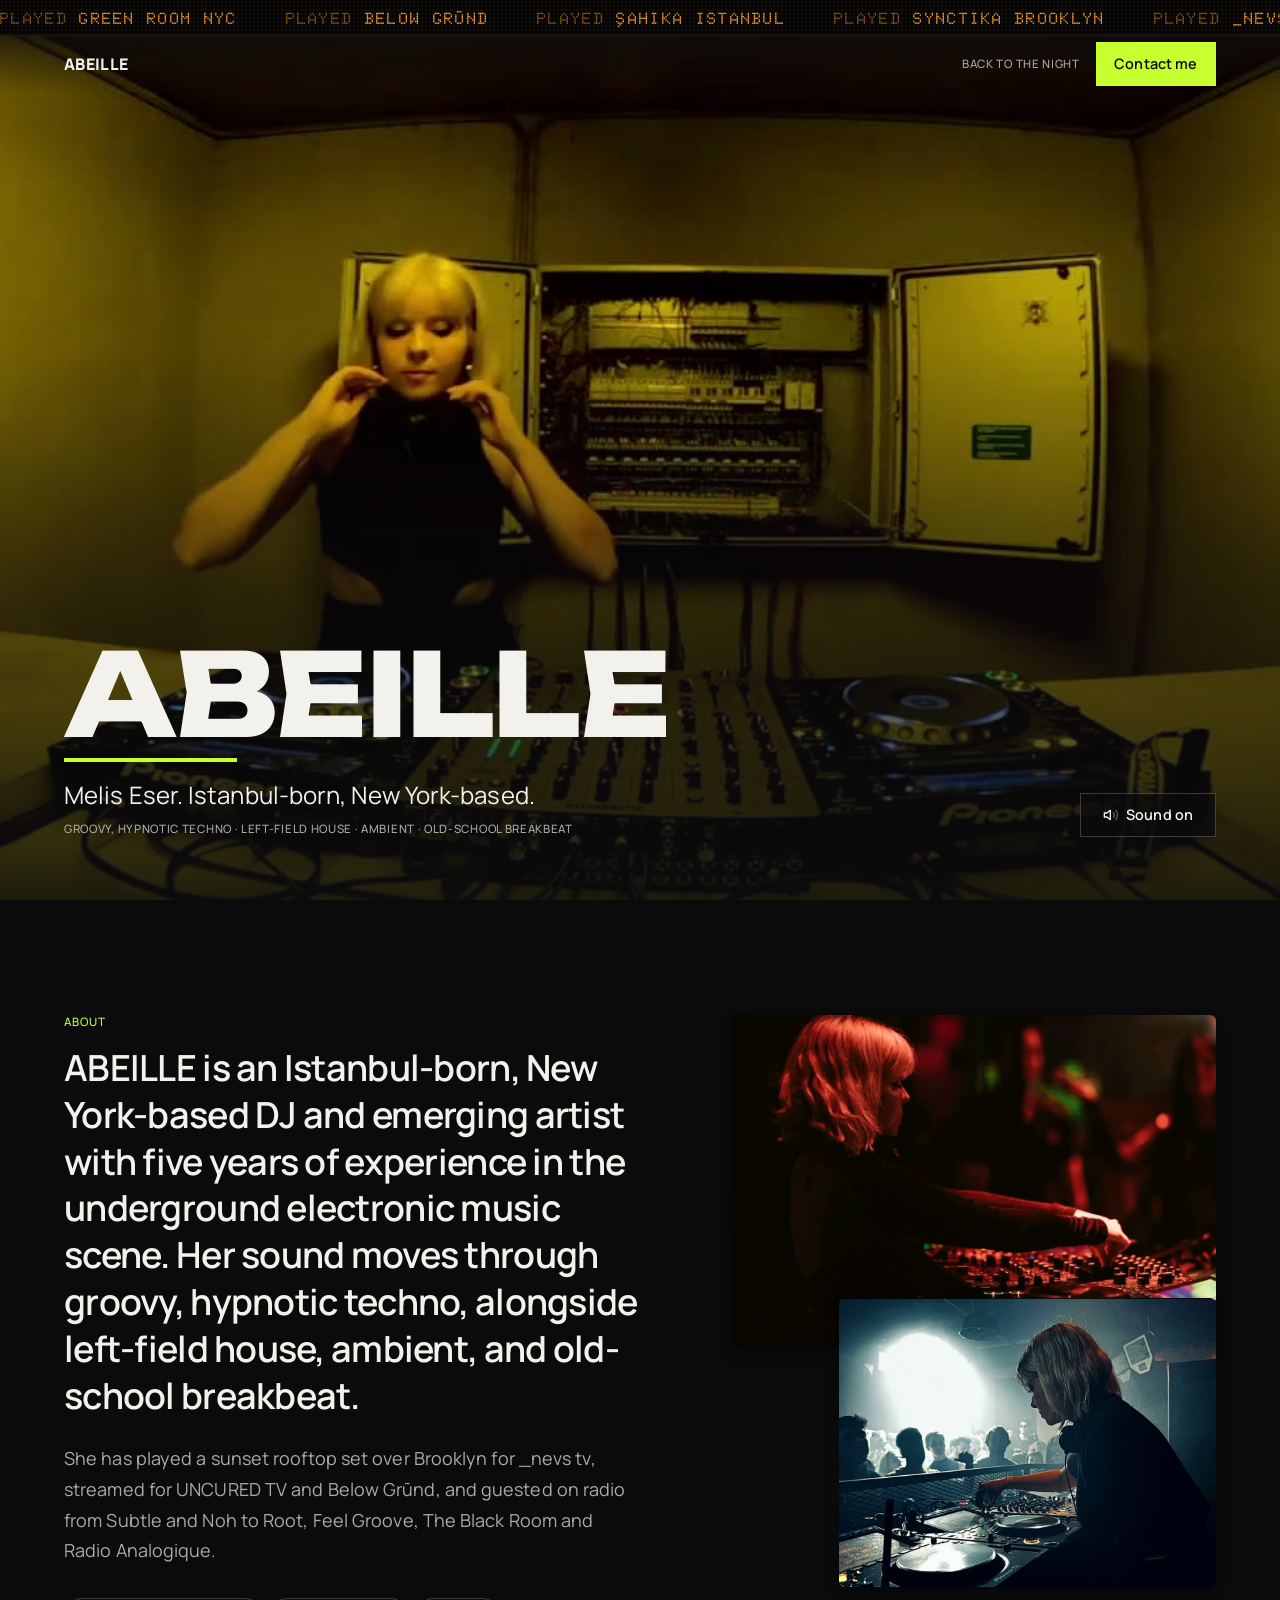
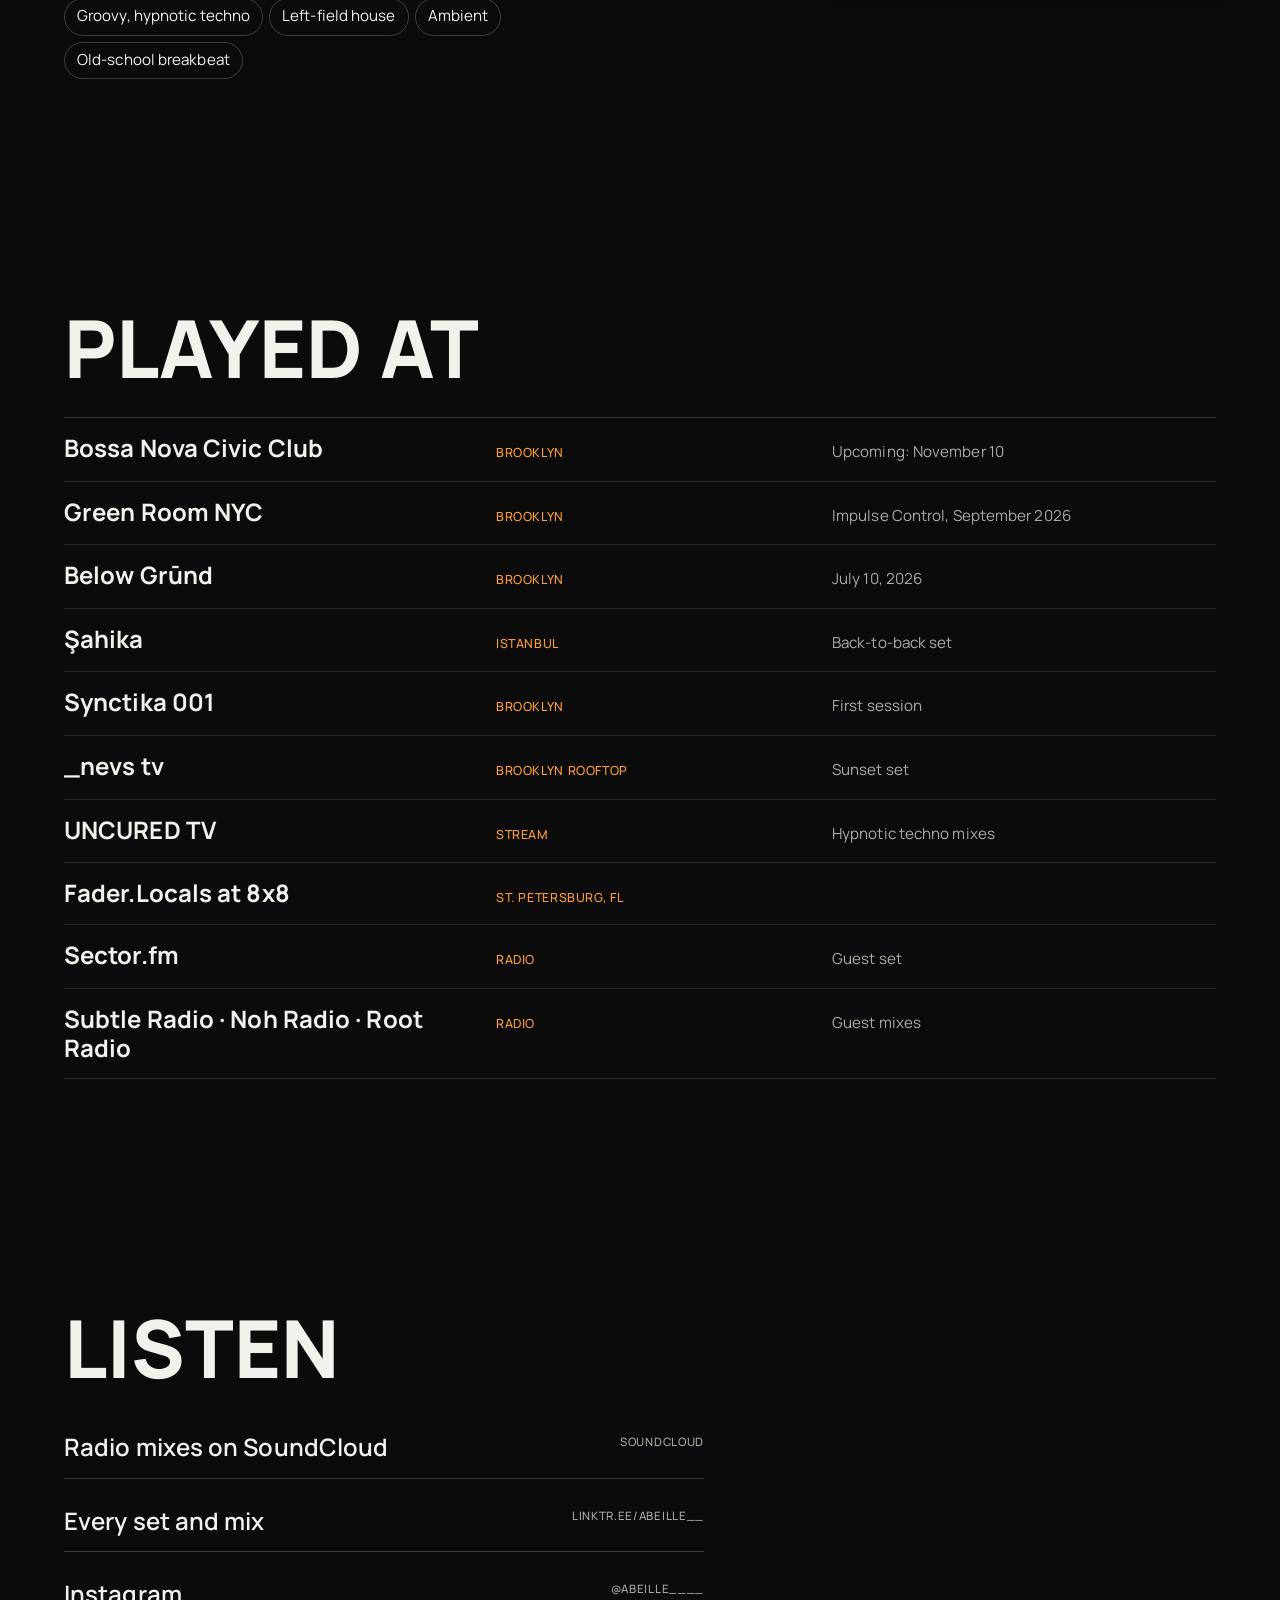
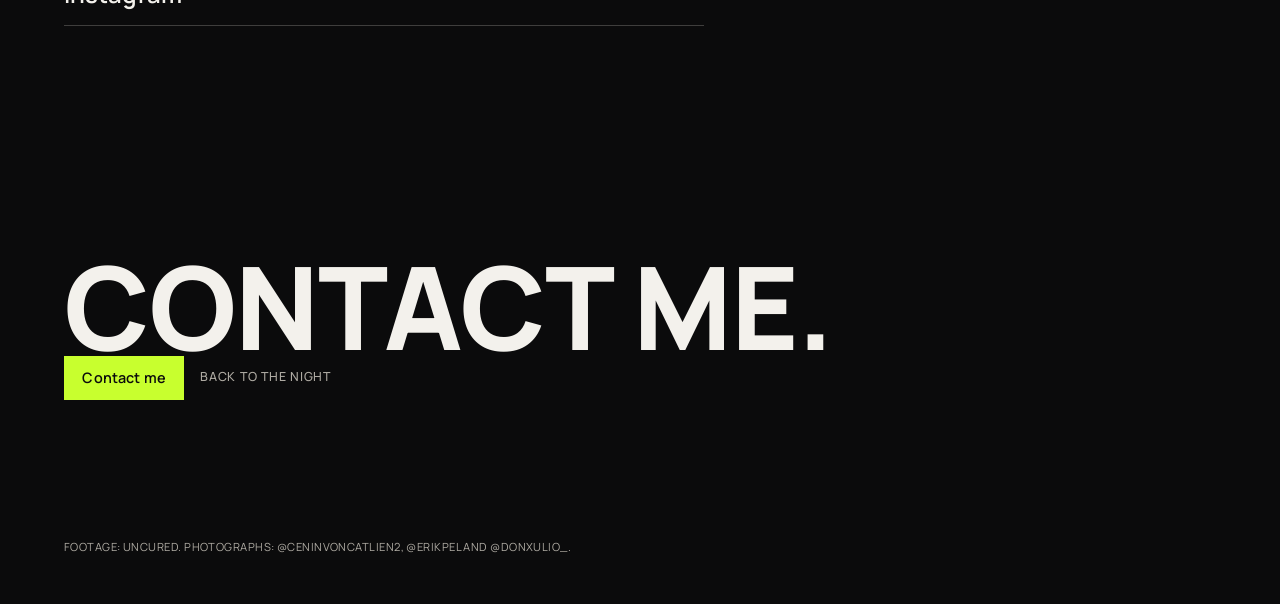
==== commit 570f8c6d: "Montage, record crate, music-reactive effects, now playing, club light, Green Room gig Co-Authored-B" ====
--- a/abeille.html
+++ b/abeille.html
@@ -63,12 +63,12 @@
 
   <section class="p-sec played" aria-labelledby="playedHead">
     <h2 id="playedHead">Played at</h2>
-    <ul class="gigs"><li><span class="g-name">Bossa Nova Civic Club</span><span class="g-where">Brooklyn</span><span class="g-note">Upcoming: November 10</span></li><li><span class="g-name">Below Grūnd</span><span class="g-where">Brooklyn</span><span class="g-note">July 10, 2026</span></li><li><span class="g-name">Şahika</span><span class="g-where">Istanbul</span><span class="g-note">Back-to-back set</span></li><li><span class="g-name">Synctika 001</span><span class="g-where">Brooklyn</span><span class="g-note">First session</span></li><li><span class="g-name">_nevs tv</span><span class="g-where">Brooklyn rooftop</span><span class="g-note">Sunset set</span></li><li><span class="g-name">UNCURED TV</span><span class="g-where">Stream</span><span class="g-note">Hypnotic techno mixes</span></li><li><span class="g-name">Fader.Locals at 8x8</span><span class="g-where">St. Petersburg, FL</span><span class="g-note"></span></li><li><span class="g-name">Sector.fm</span><span class="g-where">Radio</span><span class="g-note">Guest set</span></li><li><span class="g-name">Subtle Radio · Noh Radio · Root Radio</span><span class="g-where">Radio</span><span class="g-note">Guest mixes</span></li></ul>
+    <ul class="gigs"><li><span class="g-name">Bossa Nova Civic Club</span><span class="g-where">Brooklyn</span><span class="g-note">Upcoming: November 10</span></li><li><span class="g-name">Green Room NYC</span><span class="g-where">Brooklyn</span><span class="g-note">Impulse Control, September 2026</span></li><li><span class="g-name">Below Grūnd</span><span class="g-where">Brooklyn</span><span class="g-note">July 10, 2026</span></li><li><span class="g-name">Şahika</span><span class="g-where">Istanbul</span><span class="g-note">Back-to-back set</span></li><li><span class="g-name">Synctika 001</span><span class="g-where">Brooklyn</span><span class="g-note">First session</span></li><li><span class="g-name">_nevs tv</span><span class="g-where">Brooklyn rooftop</span><span class="g-note">Sunset set</span></li><li><span class="g-name">UNCURED TV</span><span class="g-where">Stream</span><span class="g-note">Hypnotic techno mixes</span></li><li><span class="g-name">Fader.Locals at 8x8</span><span class="g-where">St. Petersburg, FL</span><span class="g-note"></span></li><li><span class="g-name">Sector.fm</span><span class="g-where">Radio</span><span class="g-note">Guest set</span></li><li><span class="g-name">Subtle Radio · Noh Radio · Root Radio</span><span class="g-where">Radio</span><span class="g-note">Guest mixes</span></li></ul>
   </section>
 
   <section class="p-sec listen" aria-labelledby="listenHead">
     <h2 id="listenHead">Listen</h2>
-    <ul class="links"><li><a href="https://www.youtube.com/watch?v=gxdqSInY3Dg" target="_blank" rel="noopener">UNCURED set, June 2024<span>YouTube</span></a></li><li><a href="https://linktr.ee/abeille__" target="_blank" rel="noopener">All her sets and mixes<span>linktr.ee/abeille__</span></a></li><li><a href="https://www.youtube.com/watch?v=DPb9WRZc78A" target="_blank" rel="noopener">Rooftop set for _nevs tv<span>YouTube</span></a></li><li><a href="https://www.instagram.com/abeille____/" target="_blank" rel="noopener">Instagram<span>@abeille____</span></a></li></ul>
+    <ul class="links"><li><a href="https://on.soundcloud.com/q1RW3MZ32kbxn4Dr8" target="_blank" rel="noopener">Radio mixes on SoundCloud<span>SoundCloud</span></a></li><li><a href="https://linktr.ee/abeille__" target="_blank" rel="noopener">Every set and mix<span>linktr.ee/abeille__</span></a></li><li><a href="https://www.instagram.com/abeille____/" target="_blank" rel="noopener">Instagram<span>@abeille____</span></a></li></ul>
   </section>
 
   <section class="p-sec p-close" aria-labelledby="closeHead">
@@ -84,14 +84,22 @@
 
 <script>
 (function () {
-  var PLAYED = ["Below Grūnd", "Şahika Istanbul", "Synctika Brooklyn", "_nevs tv rooftop", "UNCURED TV", "Subtle Radio", "Noh Radio", "Root Radio", "Feel Groove Radio", "The Black Room Radio", "Radio Analogique"];
+  var PLAYED = ["Green Room NYC", "Below Grūnd", "Şahika Istanbul", "Synctika Brooklyn", "_nevs tv rooftop", "UNCURED TV", "Subtle Radio", "Noh Radio", "Root Radio", "Feel Groove Radio", "The Black Room Radio", "Radio Analogique"];
   var NEXT_DATES = [{ day: '2026-11-10', where: 'Bossa Nova Civic Club, Brooklyn' }];
+  var RECENT = [{ day: '2026-09-25', where: 'Green Room NYC with Impulse Control' }];
   var MON = ['Jan','Feb','Mar','Apr','May','Jun','Jul','Aug','Sep','Oct','Nov','Dec'];
   var startOfToday = new Date(); startOfToday.setHours(0, 0, 0, 0);
   var upcoming = NEXT_DATES.filter(function (d) { return new Date(d.day + 'T23:59:59') >= startOfToday; });
   var items;
   if (upcoming.length) {
     items = upcoming.map(function (d) { var t = new Date(d.day + 'T12:00:00'); return '<span><b>Upcoming</b> ' + MON[t.getMonth()] + ' ' + t.getDate() + ' · ' + d.where + '</span>'; });
+  }
+  var recent = RECENT.filter(function (d) { var t = new Date(d.day + 'T12:00:00'); return startOfToday - t < 45 * 864e5 && t <= new Date(); })
+    .map(function (d) { var t = new Date(d.day + 'T12:00:00'); return '<span><b>Last played</b> ' + MON[t.getMonth()] + ' ' + t.getDate() + ' · ' + d.where + '</span>'; });
+  if (upcoming.length || recent.length) {
+    var mix = []; var n = Math.max(upcoming.length ? items.length : 0, recent.length);
+    for (var i = 0; i < n; i++) { if (upcoming.length) mix.push(items[i % items.length]); if (recent[i]) mix.push(recent[i]); }
+    items = mix;
     while (items.length < 4) items = items.concat(items);
   } else {
     items = PLAYED.map(function (p) { return '<span><b>Played</b> ' + p + '</span>'; });
--- a/profile.css
+++ b/profile.css
@@ -145,3 +145,45 @@
   .ticker__track { animation: none; }
   .ticker { overflow-x: auto; }
 }
+
+/* ------------------------------------------------------------- the crate --
+   Each set is a record: black vinyl with real-looking grooves, the set's own
+   cover art on the centre label. They turn slowly all the time; hovering one
+   lifts it and spins it up to speed. The whole record is the link. */
+.crate__hint { margin: calc(-1 * var(--sc-4)) 0 var(--sc-7); color: var(--sc-ink-soft); }
+.crate { list-style: none; margin: 0 0 var(--sc-8); padding: 0; display: grid; grid-template-columns: repeat(auto-fill, minmax(180px, 1fr)); gap: var(--sc-7) var(--sc-6); }
+.rec a { display: block; text-decoration: none; color: inherit; }
+.rec__disc {
+  position: relative; display: block; aspect-ratio: 1; border-radius: 50%;
+  background:
+    radial-gradient(circle at 50% 50%, transparent 0 40%, rgb(255 255 255 / 0.06) 40.4%, transparent 41%),
+    repeating-radial-gradient(circle at 50% 50%, #111 0 1.2px, #1a1a1c 1.6px 2.6px),
+    #0d0d0e;
+  box-shadow: 0 10px 24px rgb(0 0 0 / 0.5), inset 0 0 0 1px rgb(255 255 255 / 0.05);
+  animation: spin 9s linear infinite;
+  transition: transform 260ms var(--sc-ease-out);
+}
+.rec__disc::before {       /* the light catching the grooves */
+  content: ""; position: absolute; inset: 0; border-radius: 50%;
+  background: conic-gradient(from 20deg, transparent 0 12%, rgb(255 255 255 / 0.09) 17%, transparent 24% 62%, rgb(255 255 255 / 0.07) 67%, transparent 74%);
+  mix-blend-mode: screen; pointer-events: none;
+}
+.rec__label {
+  position: absolute; left: 50%; top: 50%; width: 50%; height: 50%; translate: -50% -50%;
+  border-radius: 50%; object-fit: cover; box-shadow: 0 0 0 3px #0d0d0e;
+}
+.rec__disc::after {        /* spindle hole */
+  content: ""; position: absolute; left: 50%; top: 50%; width: 3.4%; height: 3.4%; translate: -50% -50%;
+  border-radius: 50%; background: var(--sc-canvas); box-shadow: inset 0 0 0 1px rgb(255 255 255 / 0.25);
+}
+.rec__t { display: block; margin-top: var(--sc-4); font: 700 var(--sc-t-base)/1.25 var(--sc-font-display); transition: color 160ms var(--sc-ease-out); }
+.rec__m { display: block; margin-top: 4px; font: 500 0.72rem/1.4 var(--sc-font-mono); letter-spacing: 0.06em; text-transform: uppercase; color: var(--sc-ink-soft); }
+@keyframes spin { to { rotate: 360deg; } }
+@media (hover: hover) and (pointer: fine) {
+  .rec a:hover .rec__disc { transform: translateY(-8px); animation-duration: 1.8s; }
+  .rec a:hover .rec__t { color: var(--sc-accent); }
+}
+.rec a:focus-visible { outline: none; }
+.rec a:focus-visible .rec__disc { outline: 2px solid var(--sc-accent); outline-offset: 6px; }
+@media (max-width: 860px) { .crate { grid-template-columns: repeat(2, 1fr); gap: var(--sc-6) var(--sc-4); } }
+@media (prefers-reduced-motion: reduce) { .rec__disc { animation: none; } }
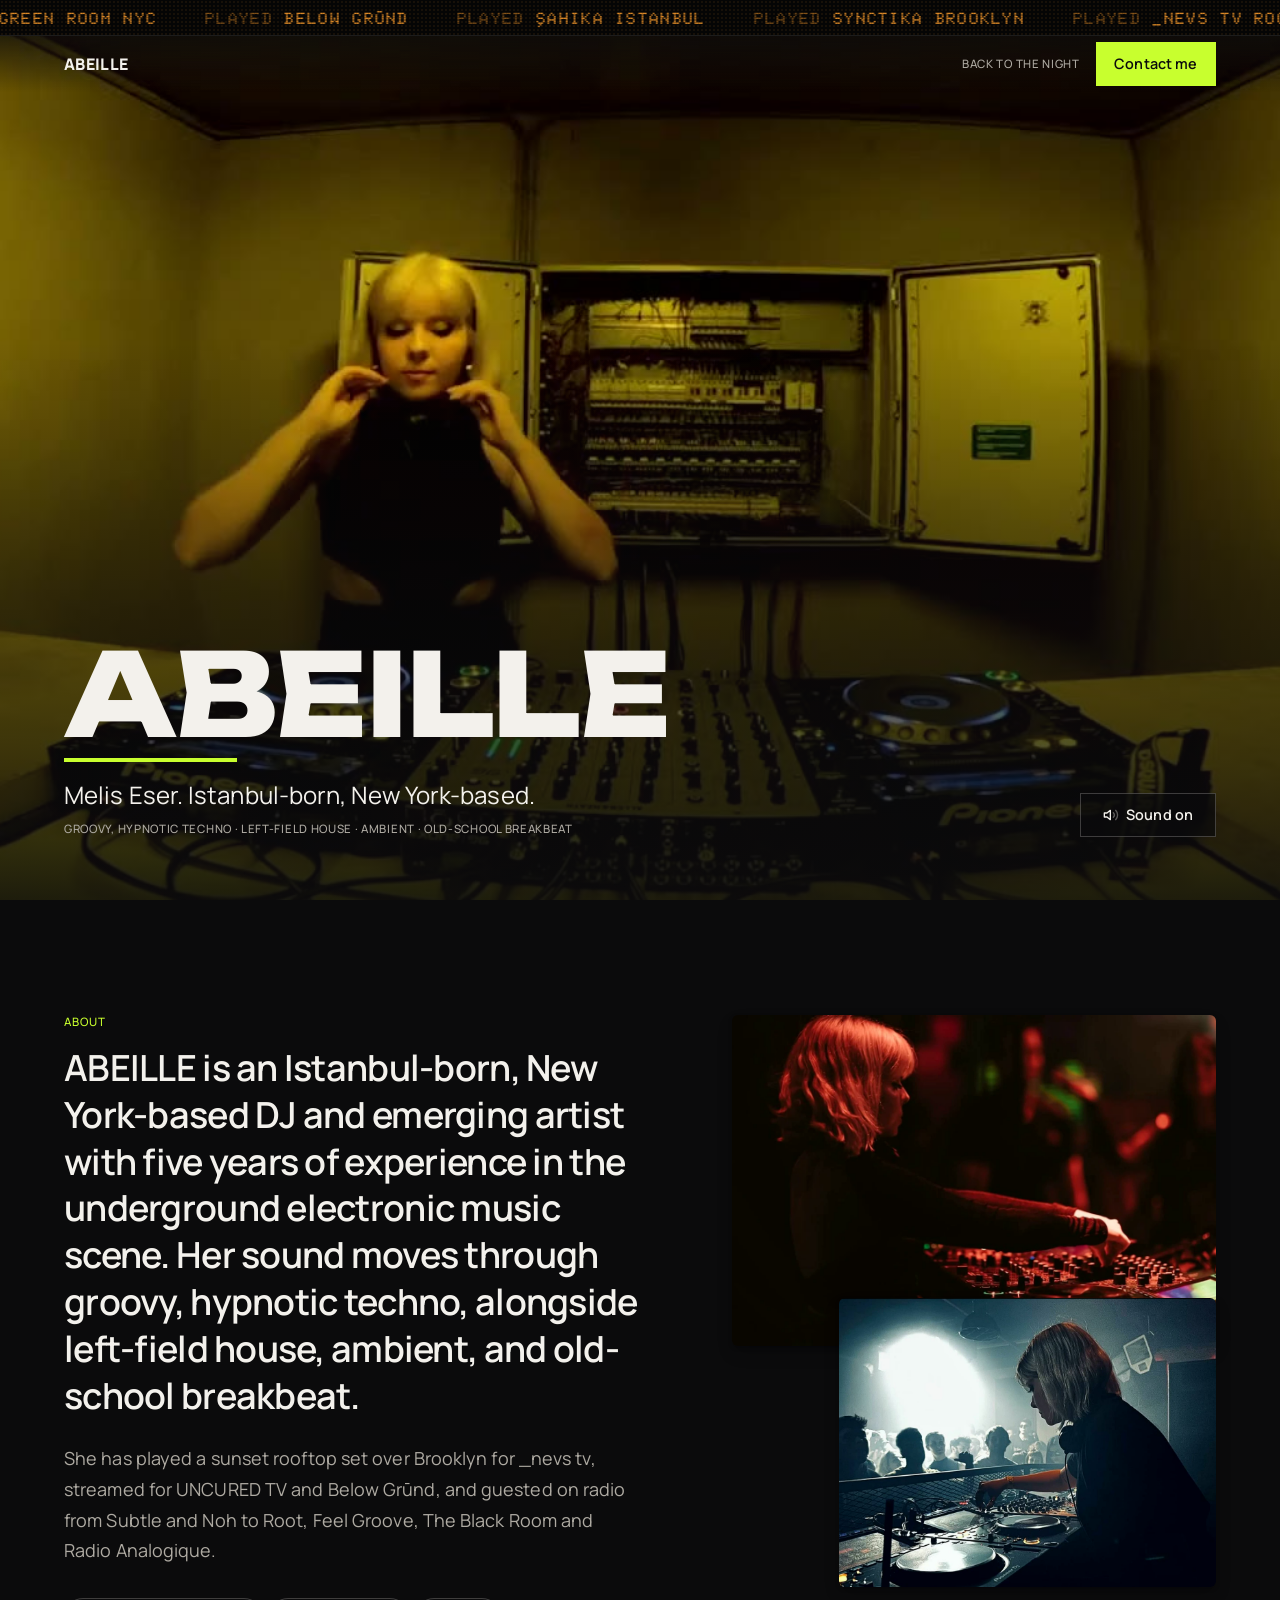
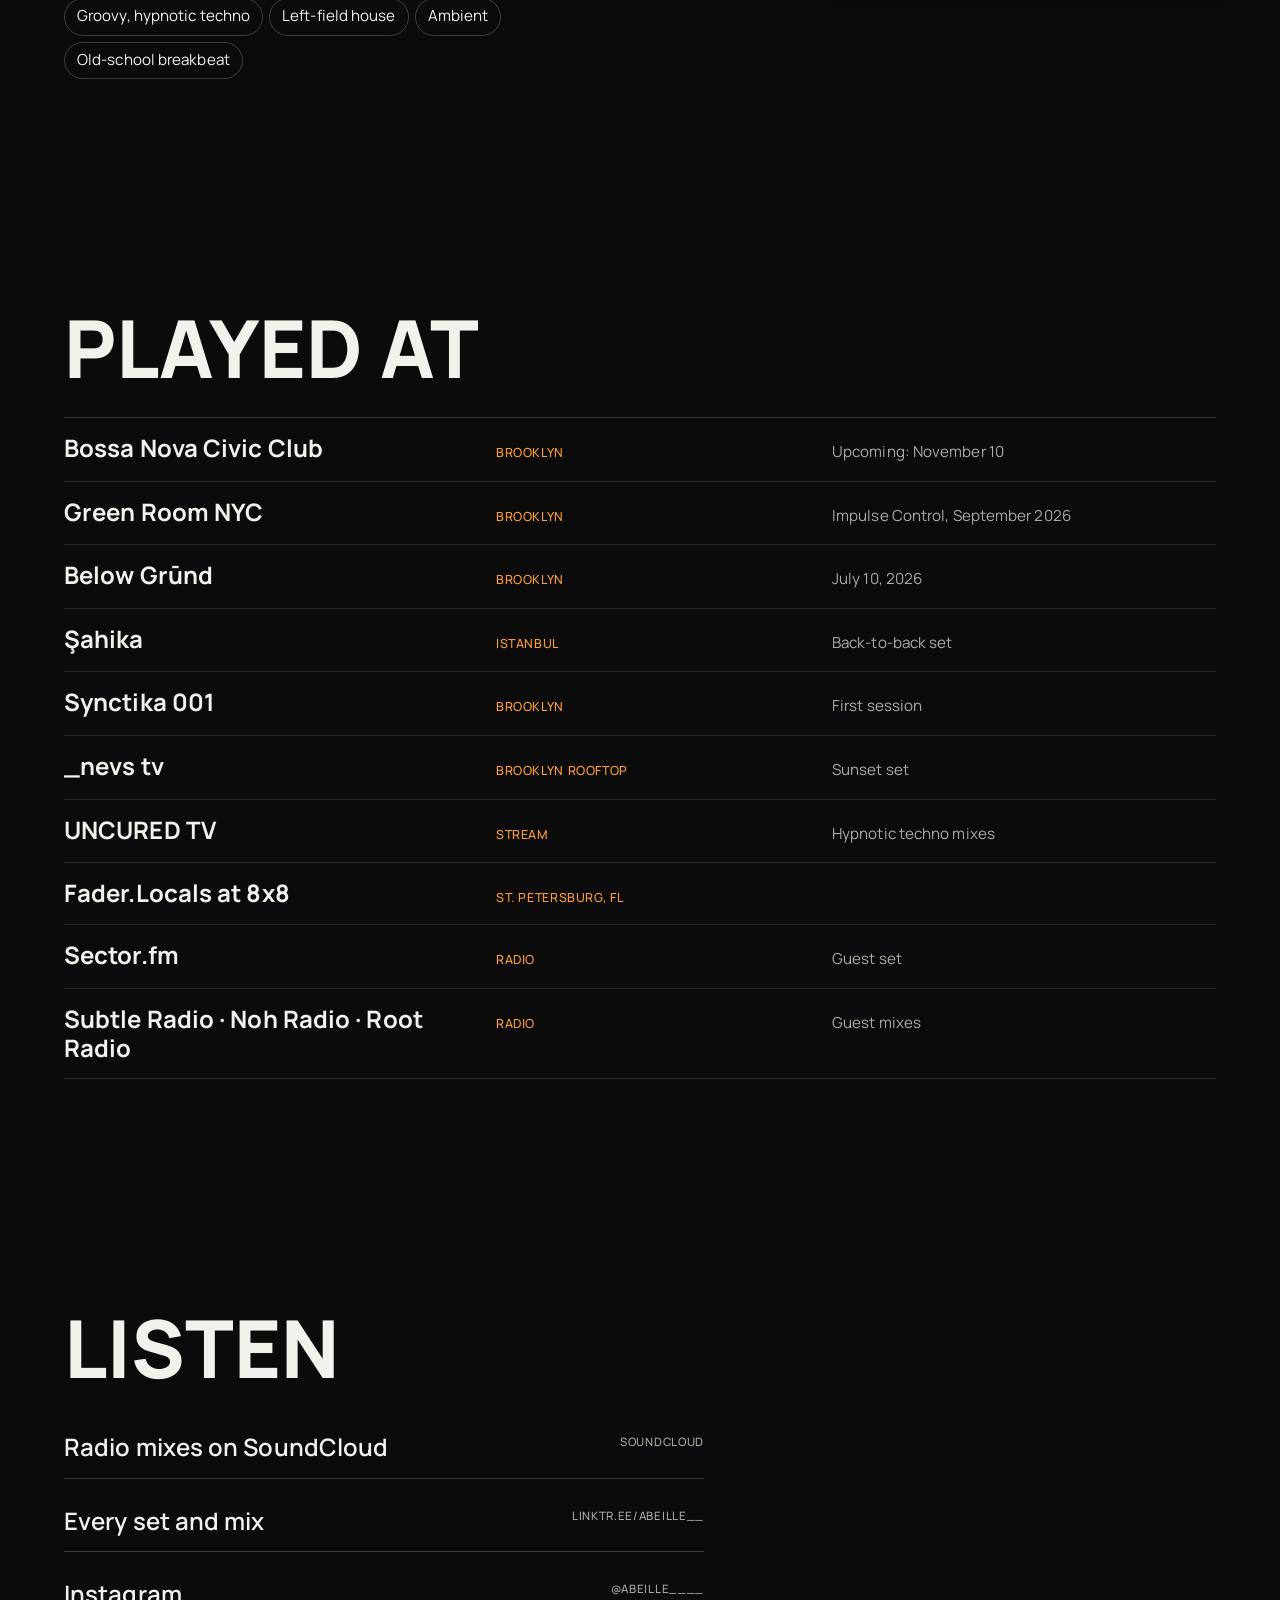
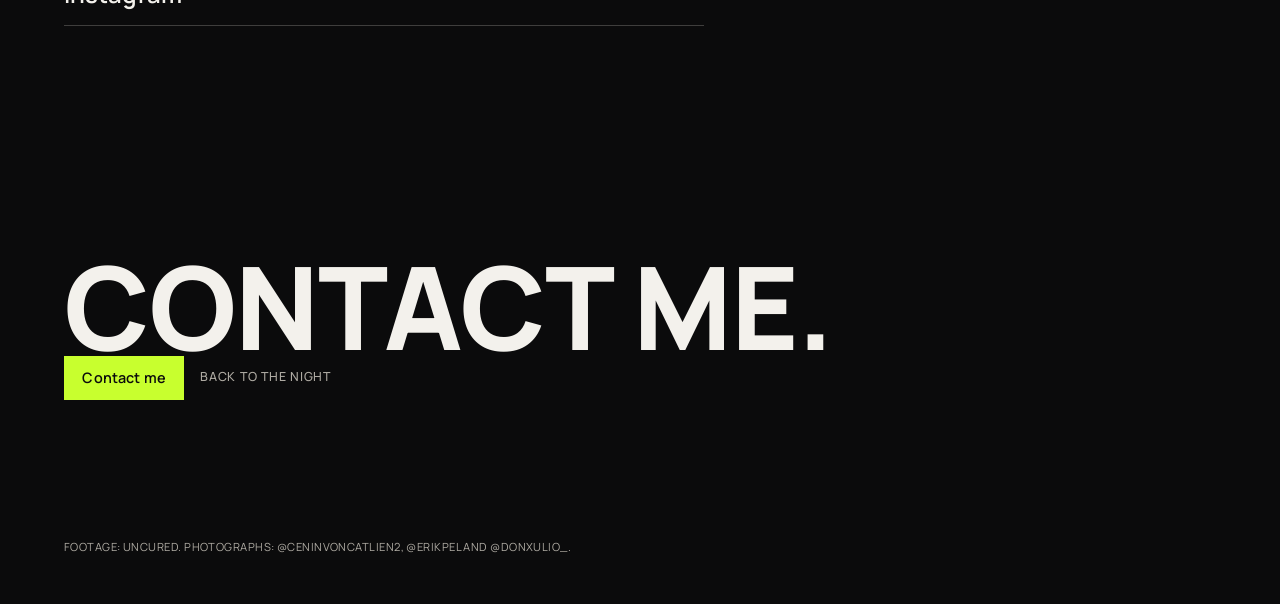
==== commit b1fb9702: "Fix ticker not moving in Safari Co-Authored-By: Claude Opus 5.5 <noreply@anthropic.com>" ====
--- a/abeille.html
+++ b/abeille.html
@@ -9,7 +9,7 @@
 <meta property="og:type" content="website">
 <meta property="og:title" content="Abeille (Melis Eser) · New York DJ">
 <meta property="og:description" content="Istanbul-born, New York-based DJ playing groovy, hypnotic techno, left-field house, ambient and old-school breakbeat.">
-<meta property="og:image" content="https://abeillemusic.com/assets/share.jpg">
+<meta property="og:image" content="http://abeillemusic.com/assets/share.jpg">
 <meta property="og:image:width" content="1200">
 <meta property="og:image:height" content="630">
 <meta name="twitter:card" content="summary_large_image">
@@ -108,6 +108,27 @@
   run.innerHTML = items.join('');
   var twin = run.cloneNode(true); twin.setAttribute('aria-hidden', 'true'); twin.removeAttribute('id'); run.parentNode.appendChild(twin);
 
+  /* The strip moves by script, not a CSS animation: Safari measures a CSS
+     slide before the text is in and then sits still until something forces a
+     re-measure (a tap). Measuring the real width here works everywhere. */
+  (function () {
+    var track = run.parentNode, x = 0, last = performance.now(), w = 0, paused = false;
+    track.style.animation = 'none';
+    function measure() { w = run.getBoundingClientRect().width; }
+    measure(); addEventListener('resize', measure);
+    if (document.fonts && document.fonts.ready) document.fonts.ready.then(measure);
+    if (matchMedia('(hover: hover) and (pointer: fine)').matches) {
+      track.parentNode.addEventListener('mouseenter', function () { paused = true; });
+      track.parentNode.addEventListener('mouseleave', function () { paused = false; });
+    }
+    if (matchMedia('(prefers-reduced-motion: reduce)').matches) return;
+    (function step(now) {
+      var dt = Math.min(64, now - last); last = now;
+      if (!paused && w > 0) { x -= dt * 0.045; if (x <= -w) x += w; track.style.transform = 'translate3d(' + x.toFixed(1) + 'px,0,0)'; }
+      requestAnimationFrame(step);
+    })(last);
+  })();
+
   // Their set, in real time. Muted until asked; pauses when scrolled away.
   var v = document.getElementById('set'), btn = document.getElementById('sound'), on = false;
   if (matchMedia('(prefers-reduced-motion: reduce)').matches) { v.removeAttribute('autoplay'); v.pause(); }
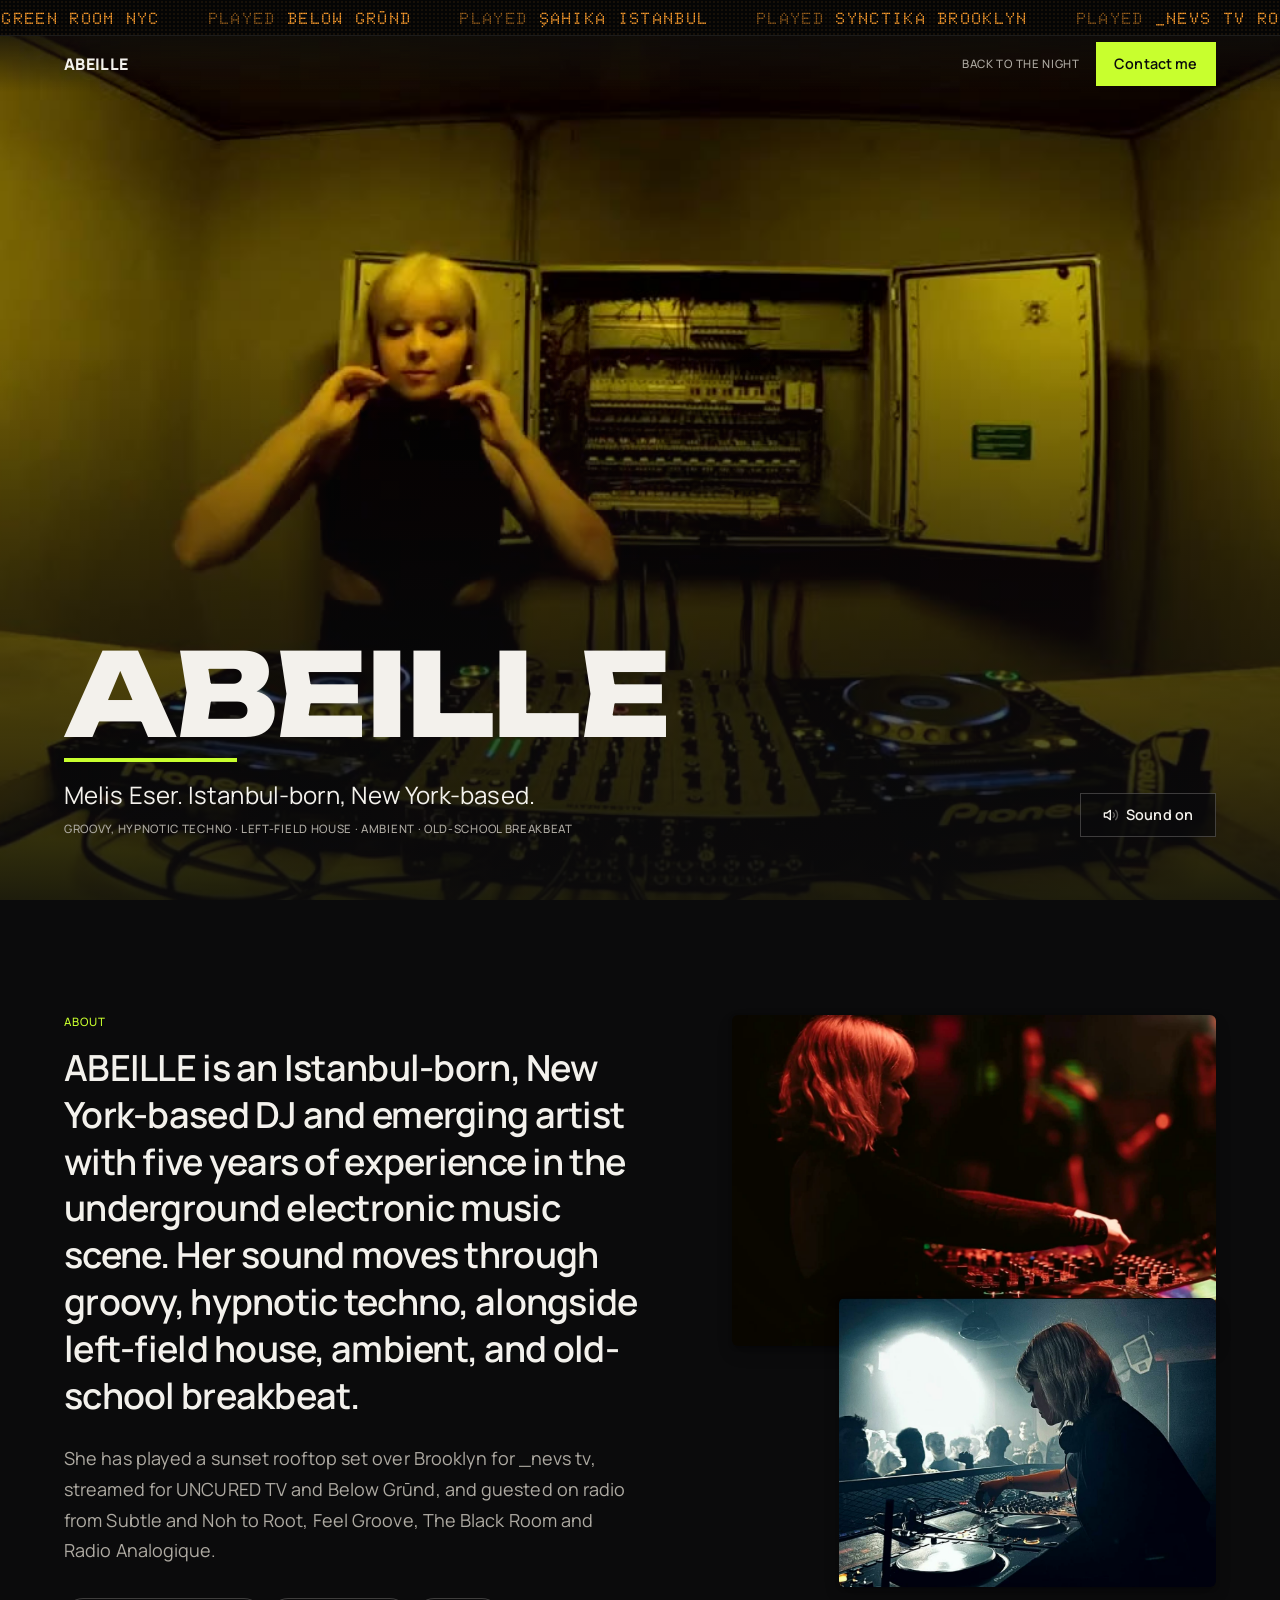
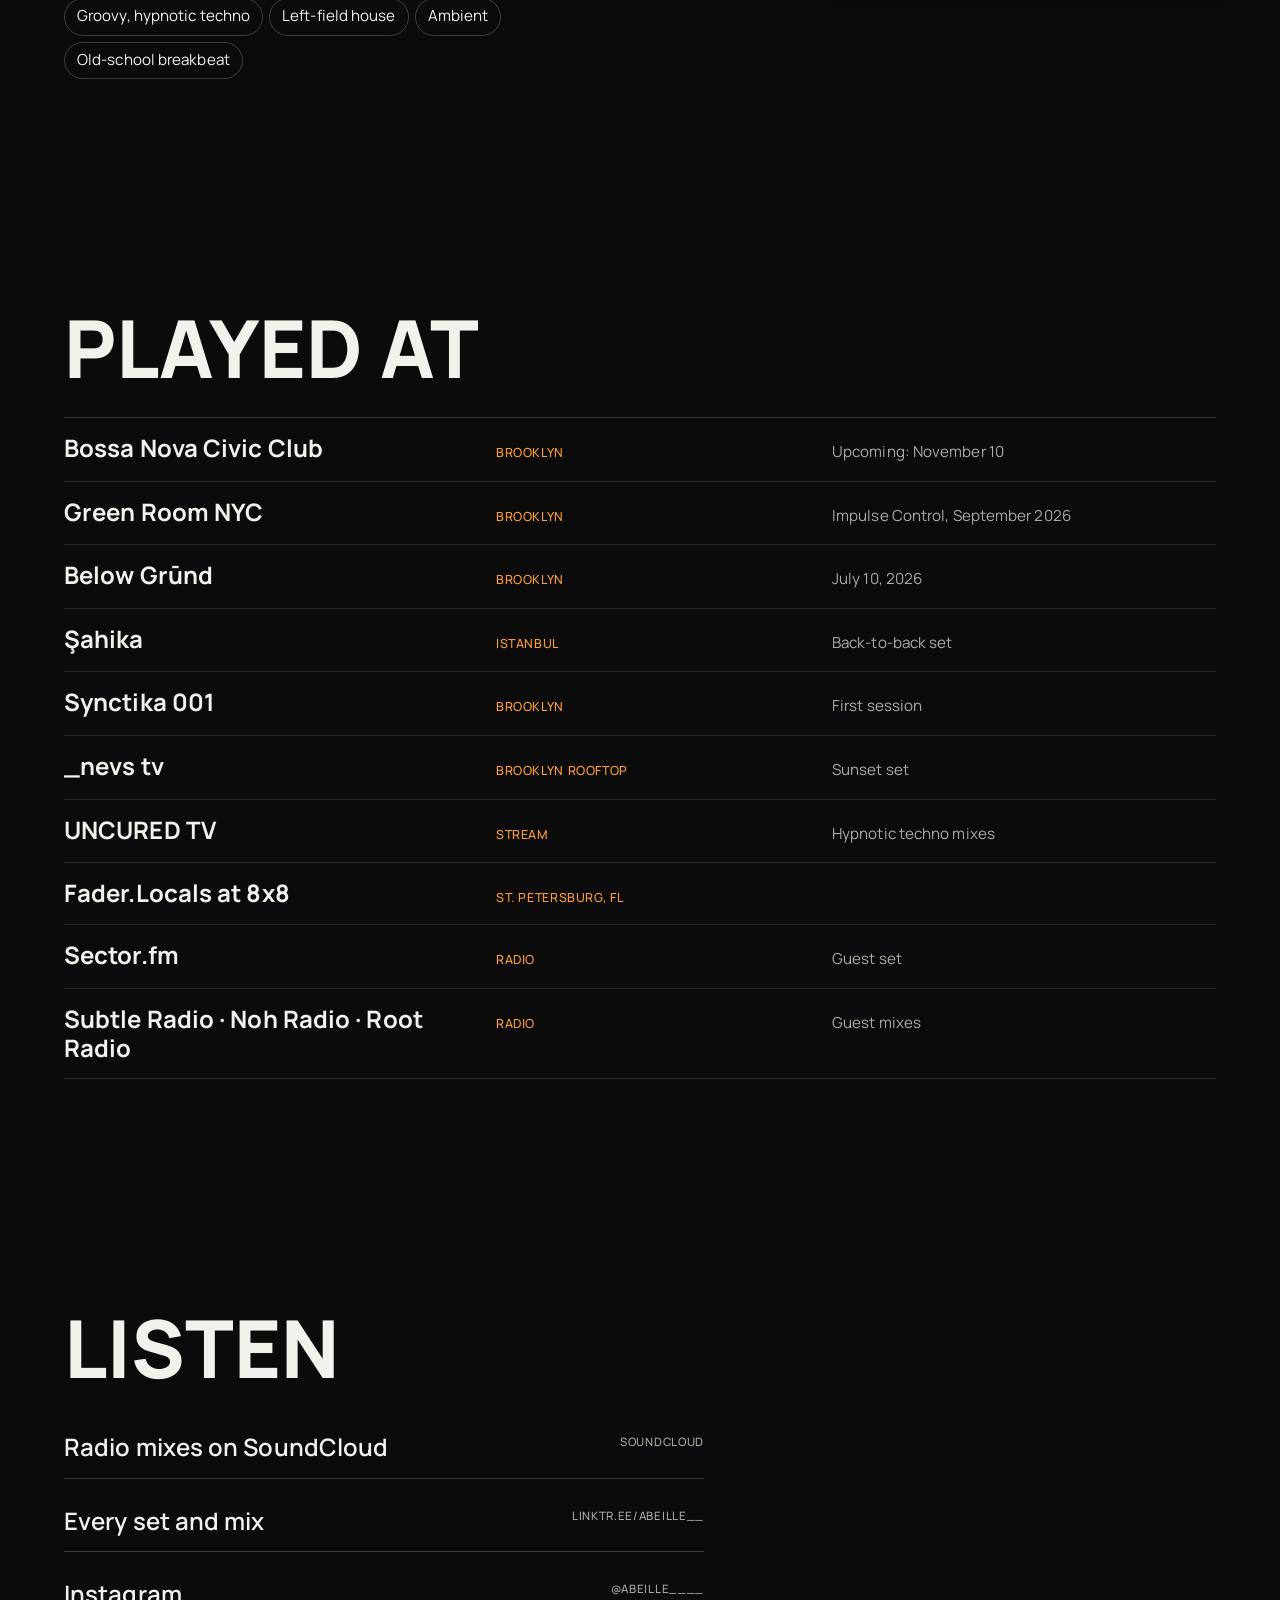
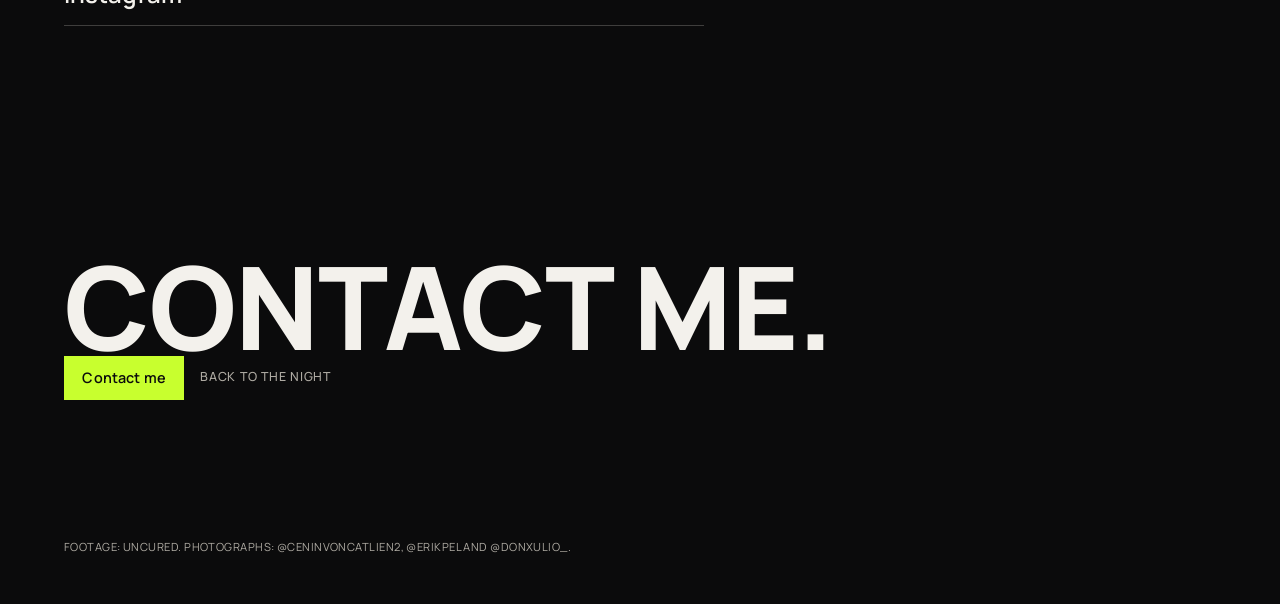
==== commit fb8dd56d: "Certificate issued: previews back on https Co-Authored-By: Claude Opus 5.5 <noreply@anthropic.com>" ====
--- a/abeille.html
+++ b/abeille.html
@@ -9,7 +9,7 @@
 <meta property="og:type" content="website">
 <meta property="og:title" content="Abeille (Melis Eser) · New York DJ">
 <meta property="og:description" content="Istanbul-born, New York-based DJ playing groovy, hypnotic techno, left-field house, ambient and old-school breakbeat.">
-<meta property="og:image" content="http://abeillemusic.com/assets/share.jpg">
+<meta property="og:image" content="https://abeillemusic.com/assets/share.jpg">
 <meta property="og:image:width" content="1200">
 <meta property="og:image:height" content="630">
 <meta name="twitter:card" content="summary_large_image">
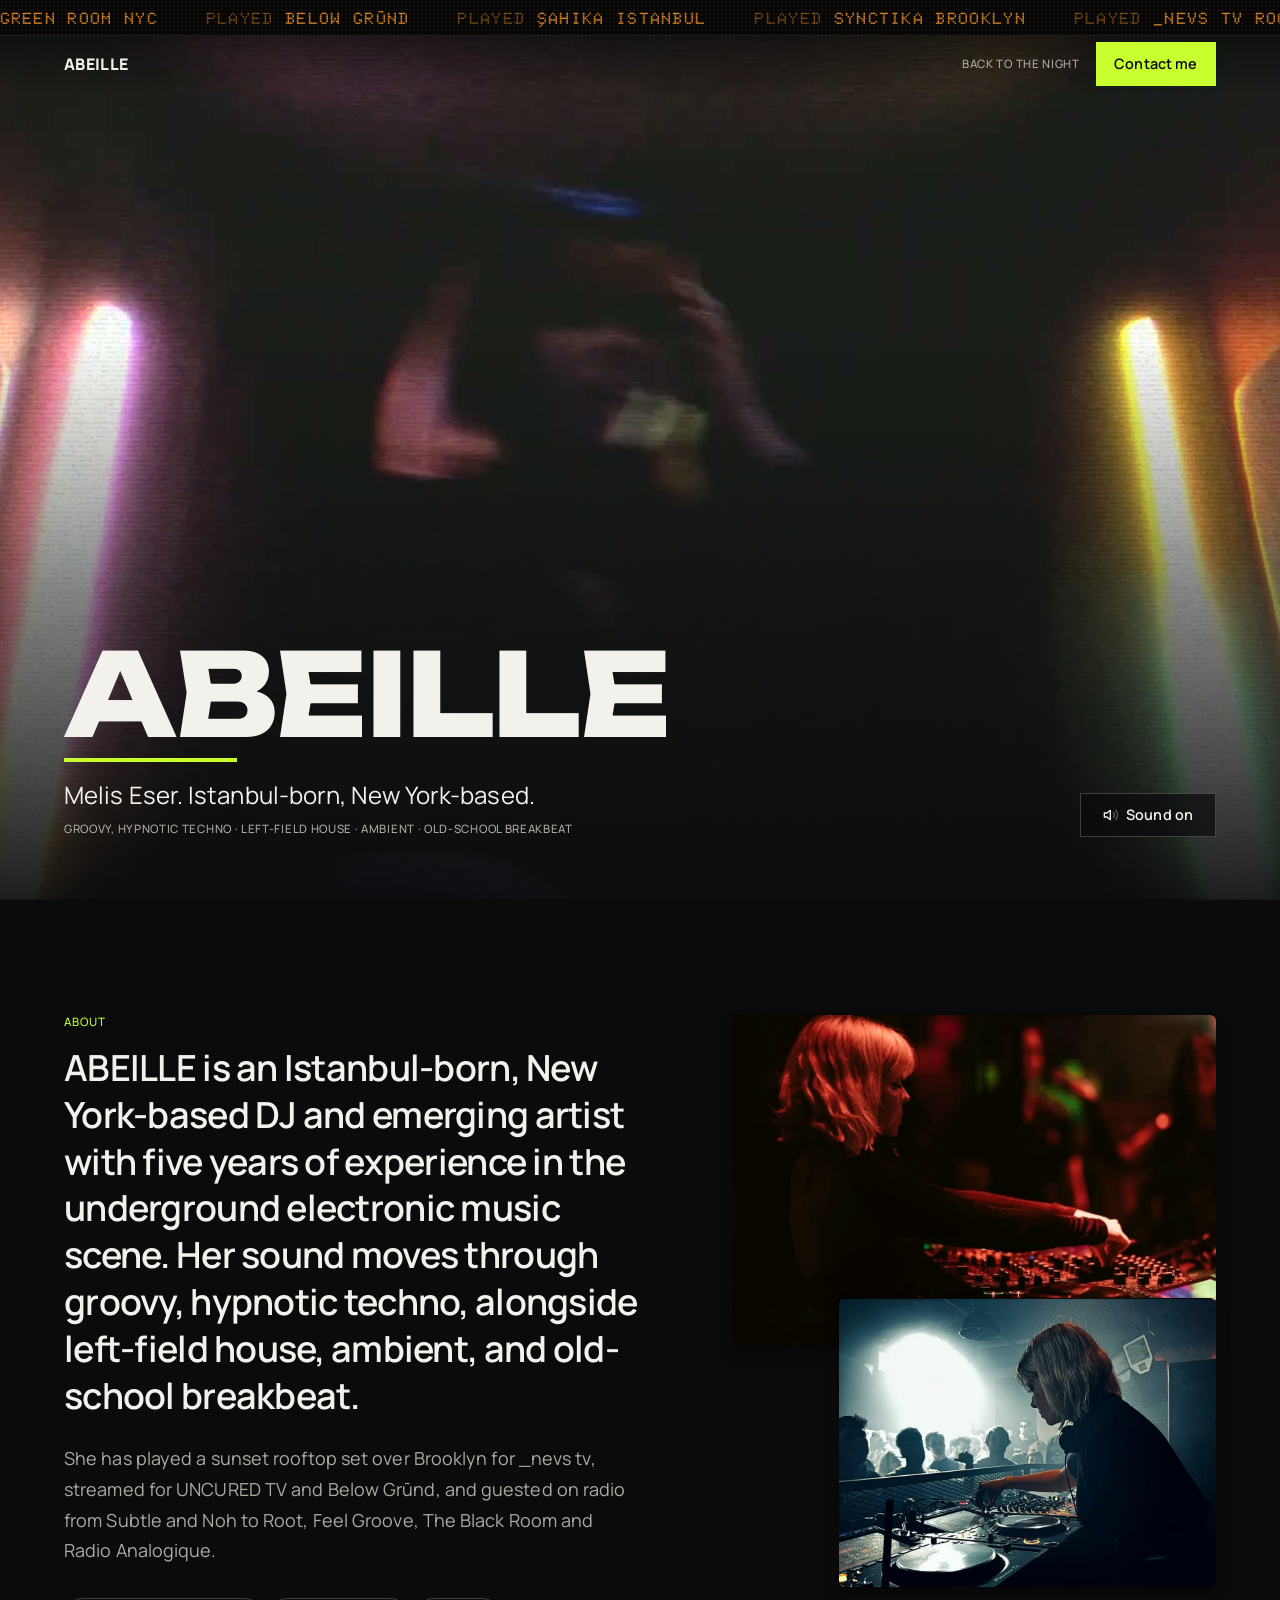
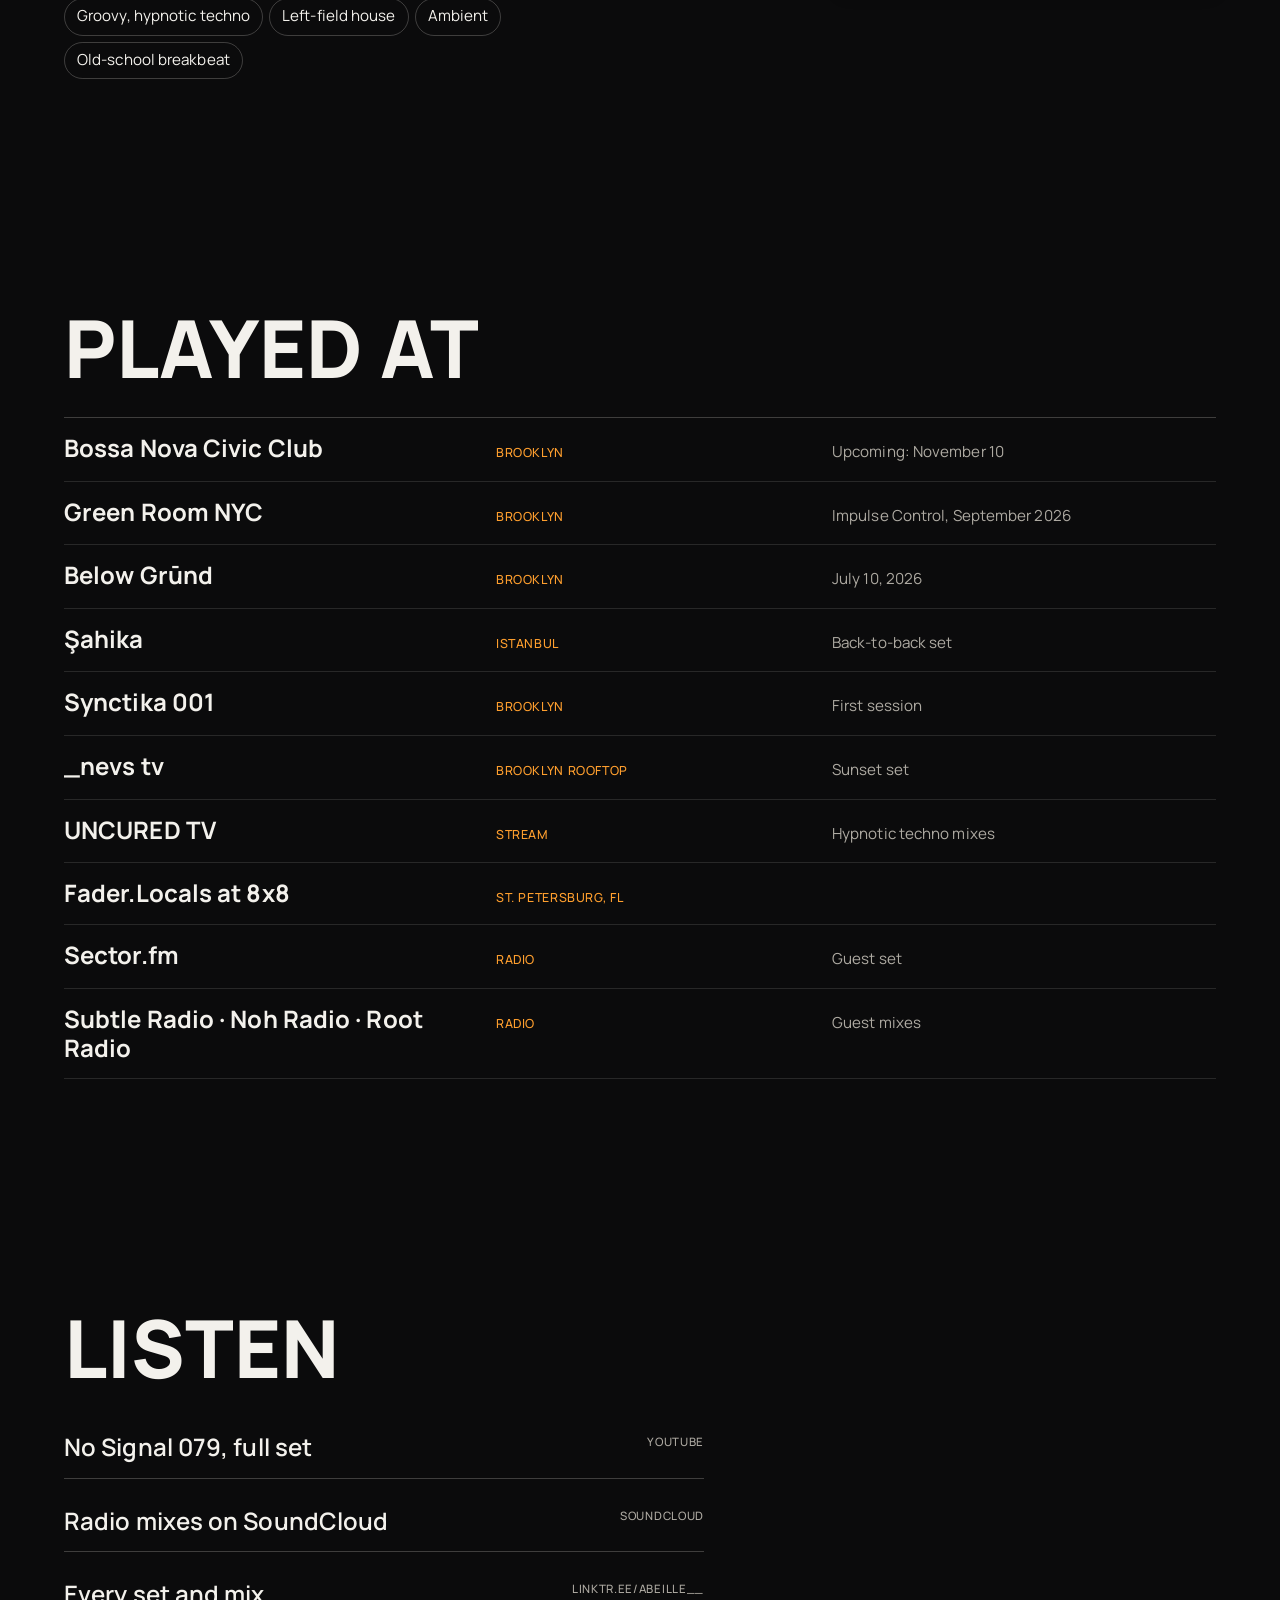
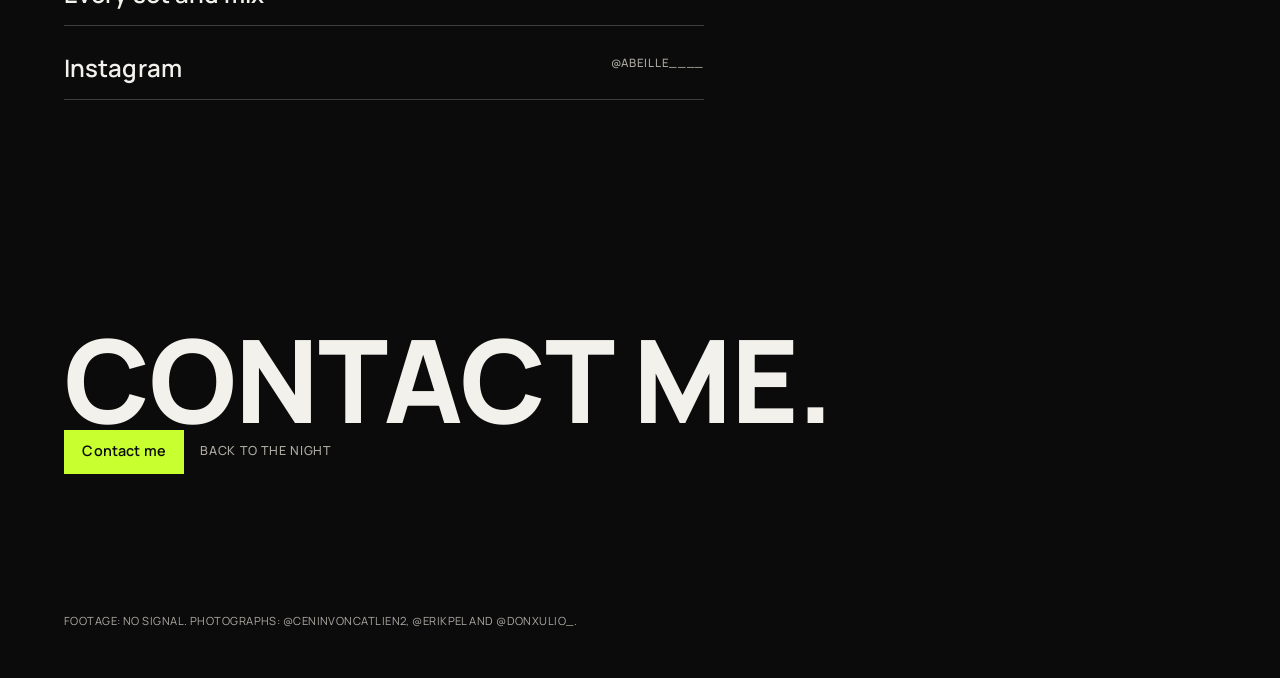
==== commit 042c3f08: "Bio page: No Signal set with sound Co-Authored-By: Claude Opus 5.5 <noreply@anthropic.com>" ====
--- a/abeille.html
+++ b/abeille.html
@@ -35,8 +35,8 @@
 
 <main>
   <section class="p-hero" aria-labelledby="pName">
-    <video id="set" autoplay muted loop playsinline preload="auto" poster="assets/un-page.jpg" aria-label="Abeille (Melis Eser) playing her UNCURED set in a yellow-lit room">
-      <source src="assets/un-page.mp4" type="video/mp4">
+    <video id="set" autoplay muted loop playsinline preload="auto" poster="assets/nosignal-page.jpg" aria-label="Abeille (Melis Eser) playing her No Signal set between neon tubes">
+      <source src="assets/nosignal-page.mp4" type="video/mp4">
     </video>
     <div class="p-hero__scrim"></div>
     <div class="p-hero__foot">
@@ -68,7 +68,7 @@
 
   <section class="p-sec listen" aria-labelledby="listenHead">
     <h2 id="listenHead">Listen</h2>
-    <ul class="links"><li><a href="https://on.soundcloud.com/q1RW3MZ32kbxn4Dr8" target="_blank" rel="noopener">Radio mixes on SoundCloud<span>SoundCloud</span></a></li><li><a href="https://linktr.ee/abeille__" target="_blank" rel="noopener">Every set and mix<span>linktr.ee/abeille__</span></a></li><li><a href="https://www.instagram.com/abeille____/" target="_blank" rel="noopener">Instagram<span>@abeille____</span></a></li></ul>
+    <ul class="links"><li><a href="https://www.youtube.com/watch?v=eTdJzm-oXk8" target="_blank" rel="noopener">No Signal 079, full set<span>YouTube</span></a></li><li><a href="https://on.soundcloud.com/q1RW3MZ32kbxn4Dr8" target="_blank" rel="noopener">Radio mixes on SoundCloud<span>SoundCloud</span></a></li><li><a href="https://linktr.ee/abeille__" target="_blank" rel="noopener">Every set and mix<span>linktr.ee/abeille__</span></a></li><li><a href="https://www.instagram.com/abeille____/" target="_blank" rel="noopener">Instagram<span>@abeille____</span></a></li></ul>
   </section>
 
   <section class="p-sec p-close" aria-labelledby="closeHead">
@@ -79,7 +79,7 @@
       <a class="other" href="index.html">Back to the night</a>
     </div>
   </section>
-  <p class="credit">Footage: UNCURED. Photographs: @ceninvoncatlien2, @erikpel and @donxulio_.</p>
+  <p class="credit">Footage: No Signal. Photographs: @ceninvoncatlien2, @erikpel and @donxulio_.</p>
 </main>
 
 <script>
--- a/profile.css
+++ b/profile.css
@@ -134,7 +134,7 @@
   .back { display: none; }
   .bar .btn { height: 40px; padding-inline: 0.9rem; font-size: 0.84rem; }
   .p-hero__foot { flex-direction: column; align-items: flex-start; }
-  .p-hero video { object-position: 38% 50%; }
+  .p-hero video { object-position: 50% 50%; }
   .p-hero h1 { font-size: clamp(2.4rem, 13vw, 4.4rem); }
   .p-hero__who { font-size: var(--sc-t-base); }
   .p-about { grid-template-columns: 1fr; }
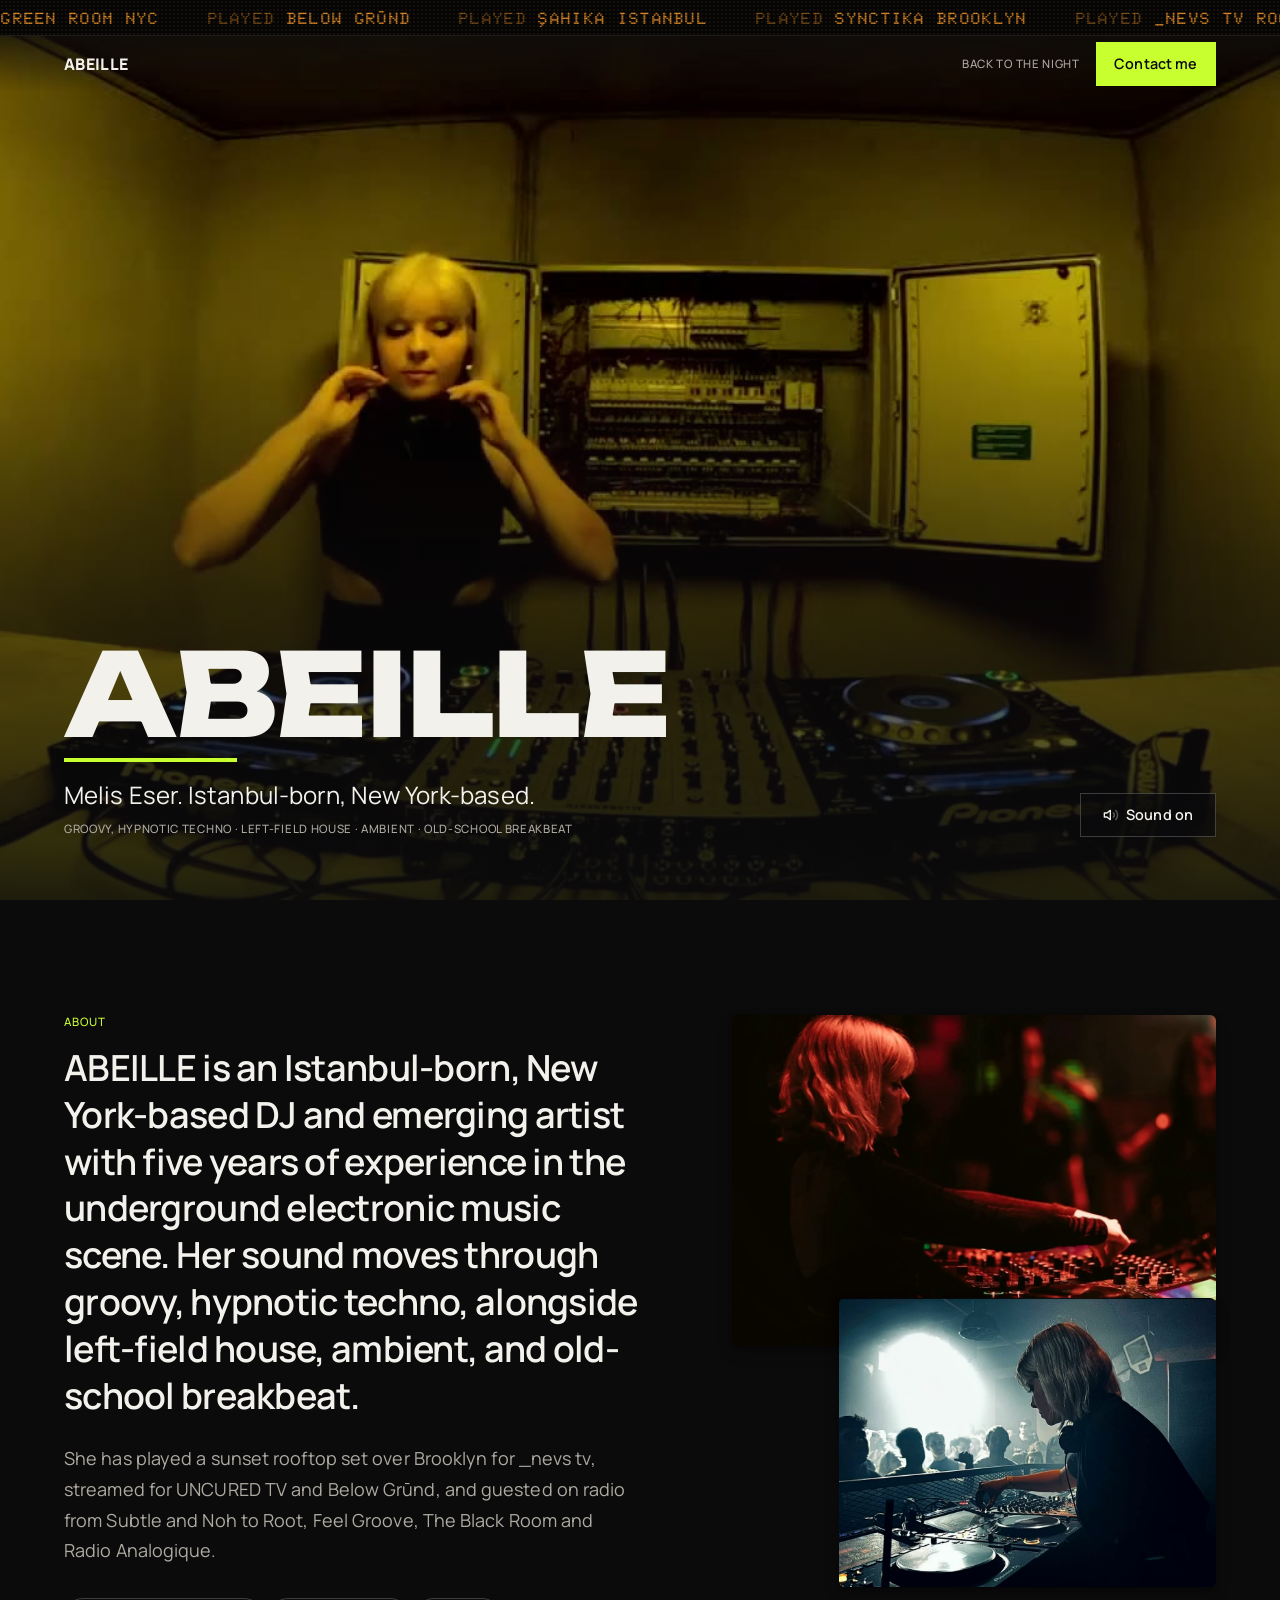
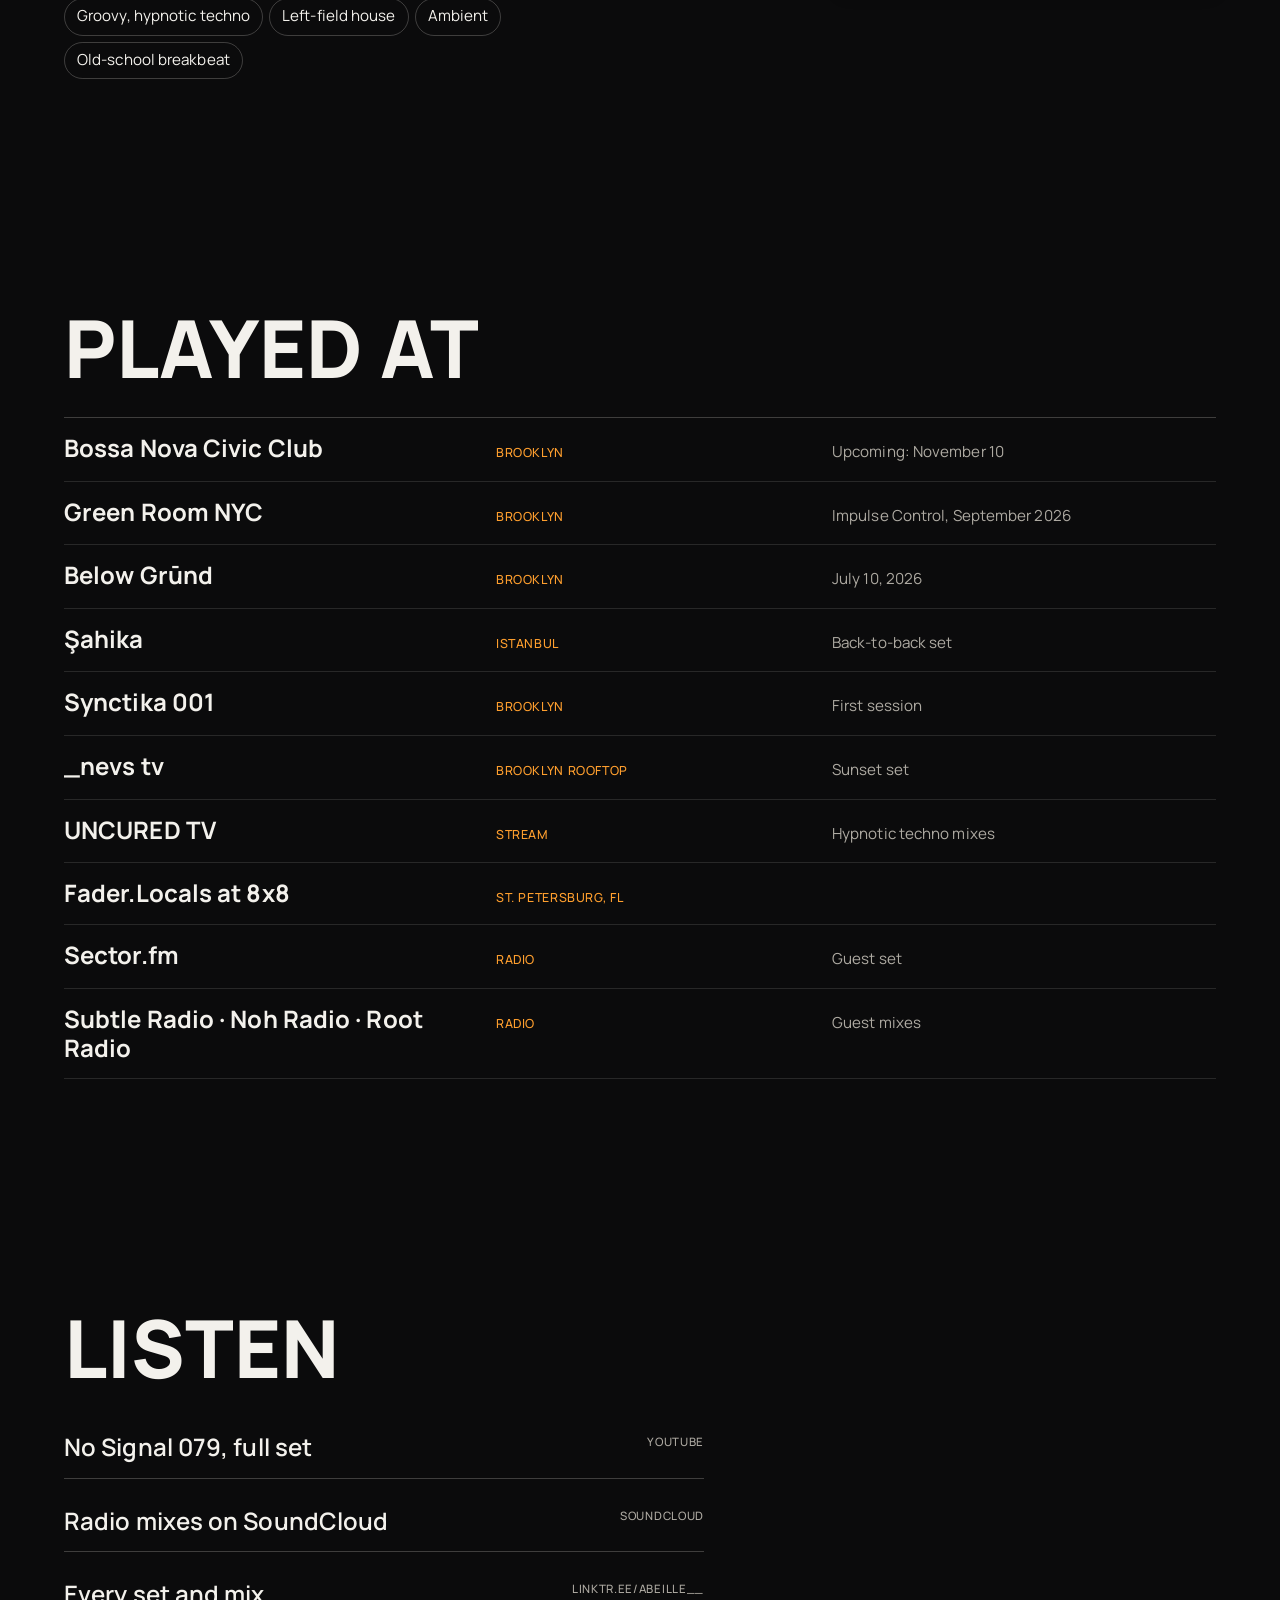
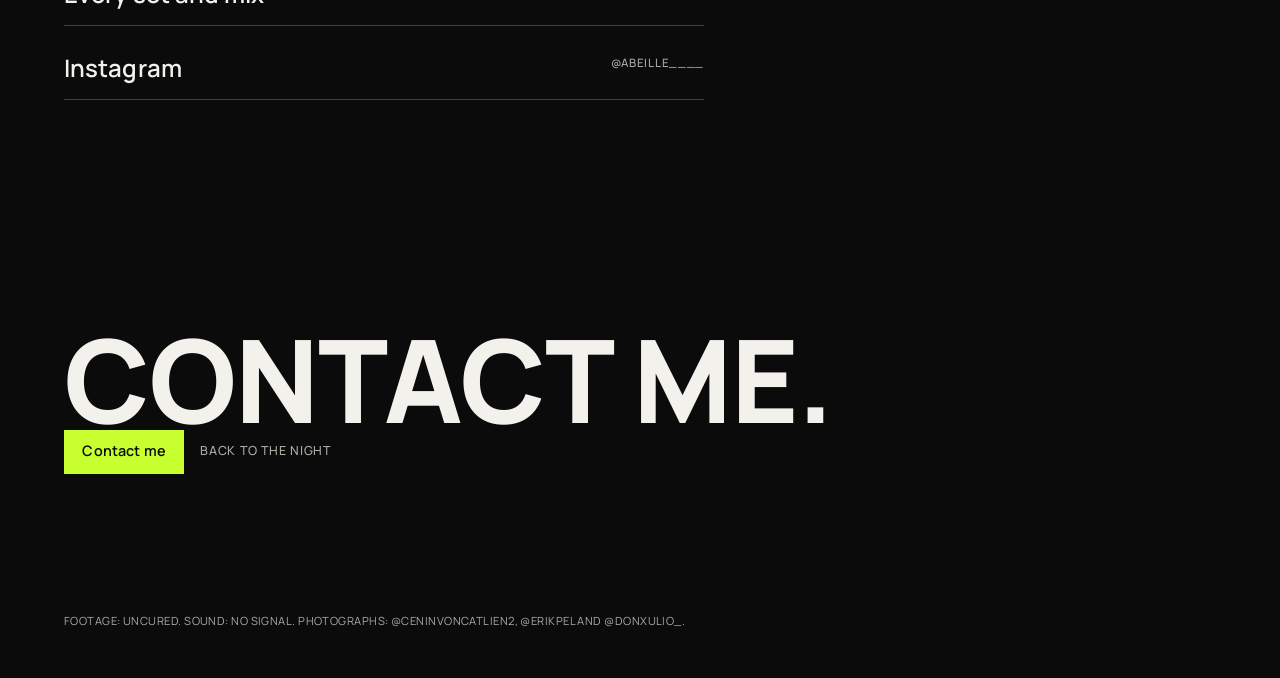
==== commit be7f3df5: "Bio page: No Signal audio over UNCURED video Co-Authored-By: Claude Opus 5.5 <noreply@anthropic.com>" ====
--- a/abeille.html
+++ b/abeille.html
@@ -35,9 +35,10 @@
 
 <main>
   <section class="p-hero" aria-labelledby="pName">
-    <video id="set" autoplay muted loop playsinline preload="auto" poster="assets/nosignal-page.jpg" aria-label="Abeille (Melis Eser) playing her No Signal set between neon tubes">
-      <source src="assets/nosignal-page.mp4" type="video/mp4">
+    <video id="set" autoplay muted loop playsinline preload="auto" poster="assets/un-page.jpg" aria-label="Abeille (Melis Eser) playing her UNCURED set in a yellow-lit room">
+      <source src="assets/un-page.mp4" type="video/mp4">
     </video>
+    <audio id="track" src="assets/nosignal-audio.m4a" preload="none" loop></audio>
     <div class="p-hero__scrim"></div>
     <div class="p-hero__foot">
       <div>
@@ -79,7 +80,7 @@
       <a class="other" href="index.html">Back to the night</a>
     </div>
   </section>
-  <p class="credit">Footage: No Signal. Photographs: @ceninvoncatlien2, @erikpel and @donxulio_.</p>
+  <p class="credit">Footage: UNCURED. Sound: No Signal. Photographs: @ceninvoncatlien2, @erikpel and @donxulio_.</p>
 </main>
 
 <script>
@@ -133,8 +134,11 @@
   var v = document.getElementById('set'), btn = document.getElementById('sound'), on = false;
   if (matchMedia('(prefers-reduced-motion: reduce)').matches) { v.removeAttribute('autoplay'); v.pause(); }
   btn.addEventListener('click', function () {
-    on = !on; v.muted = !on;
-    if (on) { var p = v.play(); if (p && p.catch) p.catch(function () {}); }
+    // The sound is the No Signal set; the video underneath always stays muted.
+    on = !on;
+    var t = document.getElementById('track');
+    if (on) { var p = t.play(); if (p && p.catch) p.catch(function () {}); var q = v.play(); if (q && q.catch) q.catch(function () {}); }
+    else t.pause();
     btn.setAttribute('aria-pressed', String(on));
     document.getElementById('soundLabel').textContent = on ? 'Sound off' : 'Sound on';
     document.getElementById('wave').setAttribute('opacity', on ? '1' : '0.35');
--- a/profile.css
+++ b/profile.css
@@ -134,7 +134,7 @@
   .back { display: none; }
   .bar .btn { height: 40px; padding-inline: 0.9rem; font-size: 0.84rem; }
   .p-hero__foot { flex-direction: column; align-items: flex-start; }
-  .p-hero video { object-position: 50% 50%; }
+  .p-hero video { object-position: 38% 50%; }
   .p-hero h1 { font-size: clamp(2.4rem, 13vw, 4.4rem); }
   .p-hero__who { font-size: var(--sc-t-base); }
   .p-about { grid-template-columns: 1fr; }
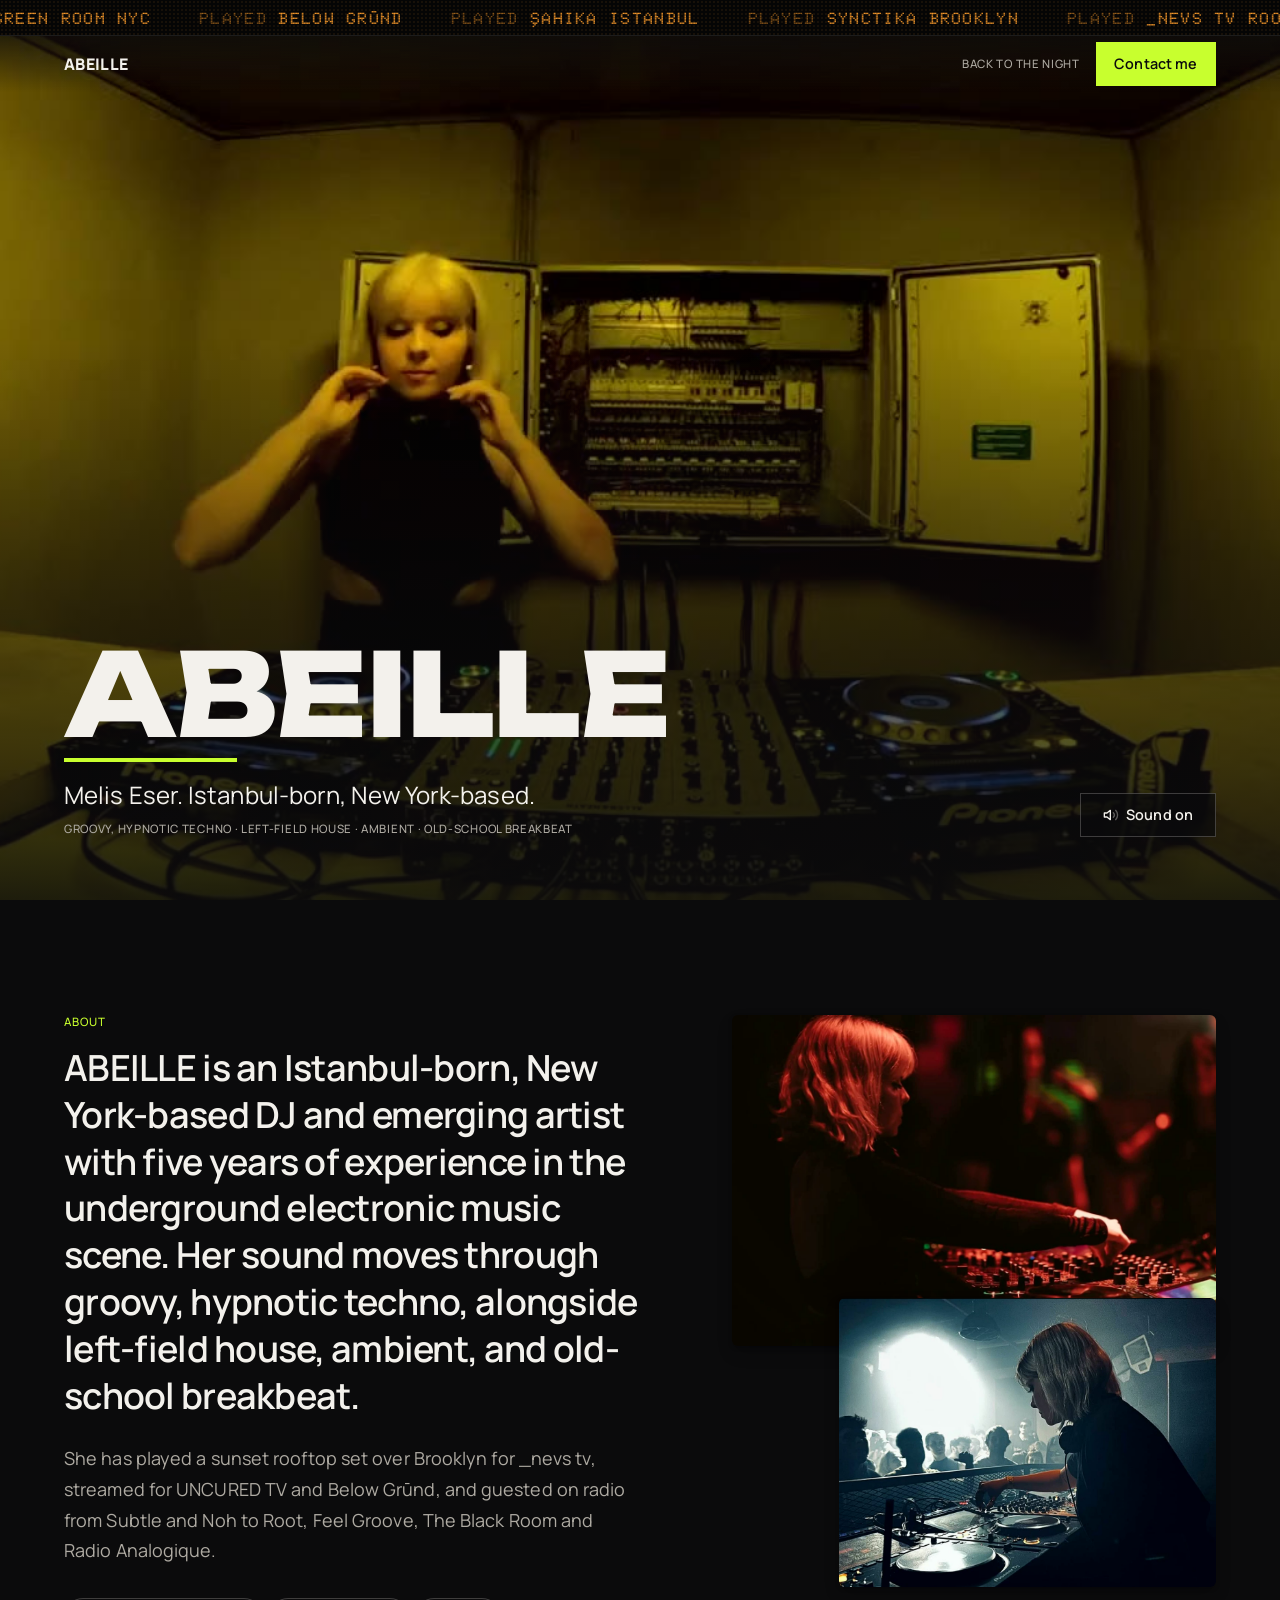
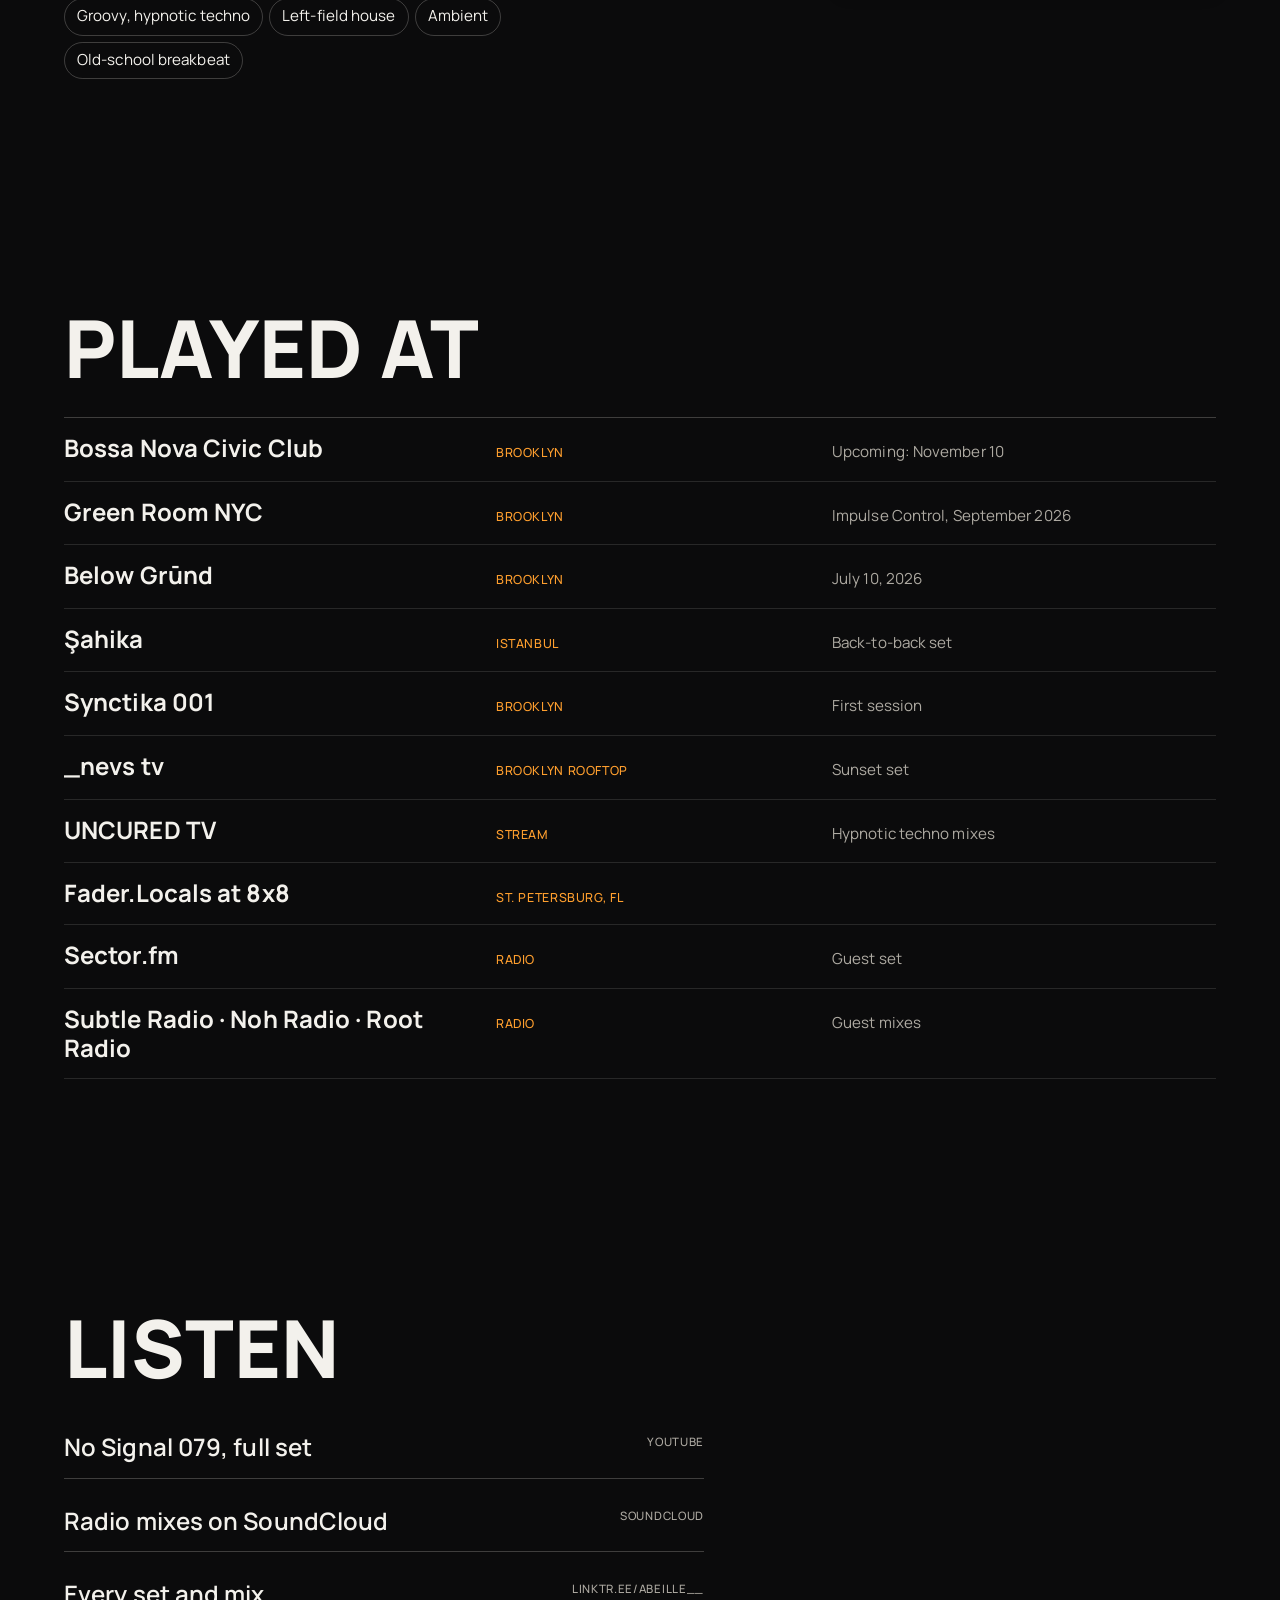
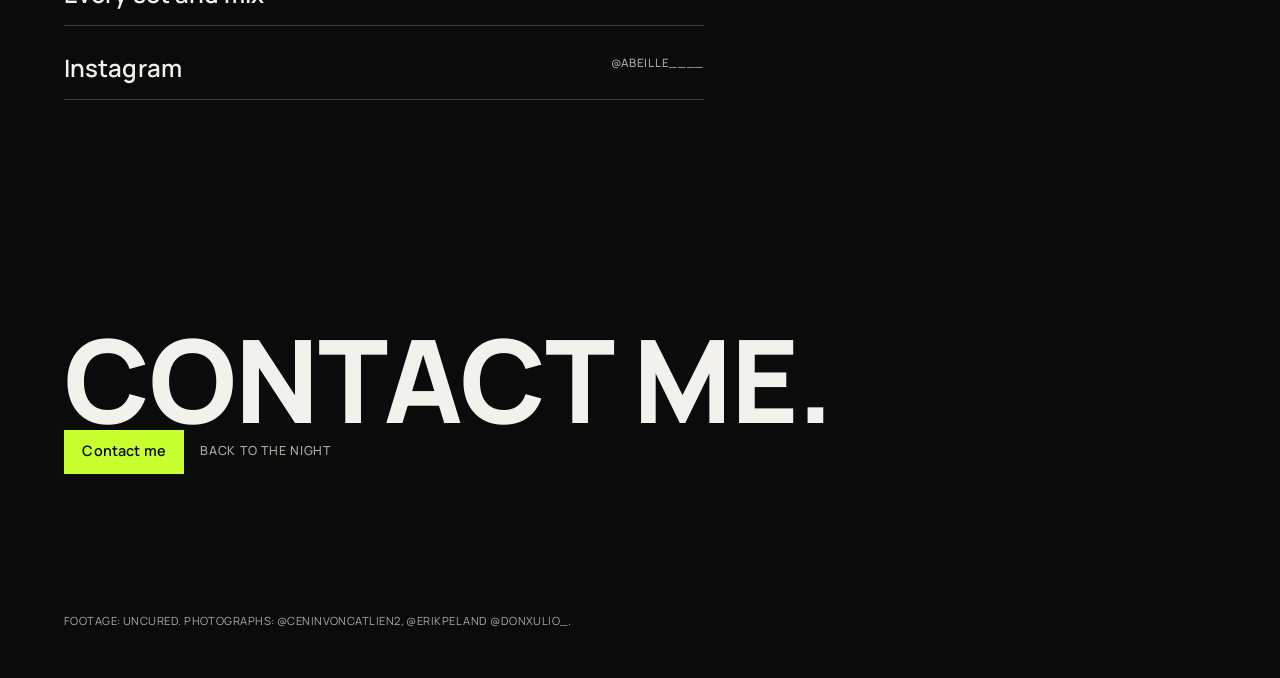
==== commit 6747c13f: "No Signal track on the Abeille slide; bio page restored Co-Authored-By: Claude Opus 5.5 <noreply@ant" ====
--- a/abeille.html
+++ b/abeille.html
@@ -38,7 +38,6 @@
     <video id="set" autoplay muted loop playsinline preload="auto" poster="assets/un-page.jpg" aria-label="Abeille (Melis Eser) playing her UNCURED set in a yellow-lit room">
       <source src="assets/un-page.mp4" type="video/mp4">
     </video>
-    <audio id="track" src="assets/nosignal-audio.m4a" preload="none" loop></audio>
     <div class="p-hero__scrim"></div>
     <div class="p-hero__foot">
       <div>
@@ -80,7 +79,7 @@
       <a class="other" href="index.html">Back to the night</a>
     </div>
   </section>
-  <p class="credit">Footage: UNCURED. Sound: No Signal. Photographs: @ceninvoncatlien2, @erikpel and @donxulio_.</p>
+  <p class="credit">Footage: UNCURED. Photographs: @ceninvoncatlien2, @erikpel and @donxulio_.</p>
 </main>
 
 <script>
@@ -134,11 +133,8 @@
   var v = document.getElementById('set'), btn = document.getElementById('sound'), on = false;
   if (matchMedia('(prefers-reduced-motion: reduce)').matches) { v.removeAttribute('autoplay'); v.pause(); }
   btn.addEventListener('click', function () {
-    // The sound is the No Signal set; the video underneath always stays muted.
-    on = !on;
-    var t = document.getElementById('track');
-    if (on) { var p = t.play(); if (p && p.catch) p.catch(function () {}); var q = v.play(); if (q && q.catch) q.catch(function () {}); }
-    else t.pause();
+    on = !on; v.muted = !on;
+    if (on) { var p = v.play(); if (p && p.catch) p.catch(function () {}); }
     btn.setAttribute('aria-pressed', String(on));
     document.getElementById('soundLabel').textContent = on ? 'Sound off' : 'Sound on';
     document.getElementById('wave').setAttribute('opacity', on ? '1' : '0.35');
